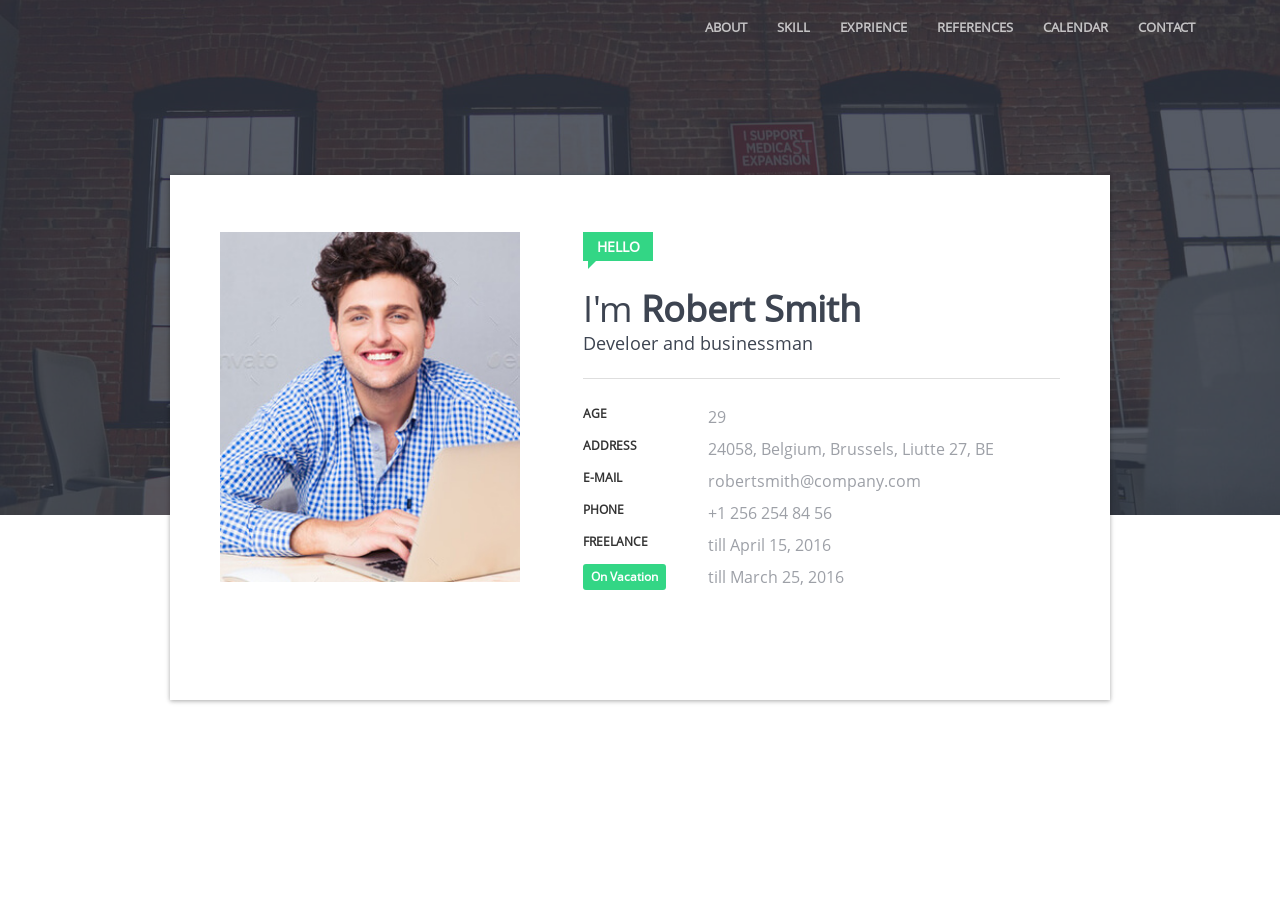
==== index.html @ 4583a1ec "commit header and card part1" ====
<!DOCTYPE html>
<html lang="en">
<head>
	<meta charset="UTF-8">
	<title>wangruwei</title>
	<link rel="stylesheet" href="css/main.css" />
	<script src="js/main.js"></script>
</head>
<body>
	<header>
		<div class="nav-wrap clearfix">
			<ul class="nav clearfix">
				<li><a href="javascript:;">ABOUT</a><span class="sub-bar"></span></li>
				<li><a href="javascript:;">SKILL</a><span class="sub-bar"></li>
				<li><a href="javascript:;">EXPRIENCE</a><span class="sub-bar"></li>
				<li><a href="javascript:;">REFERENCES</a><span class="sub-bar"></li>
				<li><a href="javascript:;">CALENDAR</a><span class="sub-bar"></li>
				<li><a href="javascript:;">CONTACT</a><span class="sub-bar"></li>
			</ul>
		</div>
	</header>
	<section class="content">
		<div class="card clearfix">
			<div class="face">
				<img src="img/head.jpg" />
			</div>
			<div class="info">
				<div class="hello">HELLO</div>
				<h1 class="name"><span>I'm</span> Robert Smith</h1>
				<h2 class="job">Develoer and businessman</h2>
				<dl class="profile clearfix">
					<dt>Age</dt>
					<dd>29</dd>
					<dt>Address</dt>
					<dd>24058, Belgium, Brussels, Liutte 27, BE</dd>
					<dt>E-mail</dt>
					<dd><a href="mailto:robertsmith@company.com">robertsmith@company.com</a></dd>
					<dt>Phone</dt>
					<dd><a href="tel:+12562548456">+1 256 254 84 56</a></dd>
					<dt>Freelance</dt>
					<dd>till April 15, 2016</dd>
					<dt class="profile-vacation"><span>On Vacation</span></dt>
					<dd><i class="icon icon-calendar"></i>till March 25, 2016</dd>
				</dl>
			</div>
		</div>
	</section>
</body>
</html>
---- css/main.css ----
@font-face {
  font-family: Open Sans;
  src: url(../font/cJZKeOuBrn4kERxqtaUH3VtXRa8TVwTICgirnJhmVJw.woff2);
}
* {
  margin: 0;
  padding: 0;
  list-style: none;
  font-family: "Open Sans", sans-serif;
}
a {
  text-decoration: none;
  color: #000;
}
.clearfix:after {
  content: '';
  display: block;
  clear: both;
}
header {
  width: 100%;
  height: 515px;
  background: url(../img/hd-bg.jpg) no-repeat center;
  background-size: cover;
  position: relative;
  left: 0;
  top: 0;
}
header:before {
  content: '';
  position: absolute;
  left: 0;
  top: 0;
  width: 100%;
  height: 100%;
  background-color: rgba(44, 51, 64, 0.8);
}
header .nav-wrap {
  max-width: 1550px;
  margin: 0 auto;
  position: relative;
  left: 0;
  top: 0;
  padding: 7px 55px 7px 0;
}
header .nav {
  float: right;
  height: 40px;
}
header .nav li {
  float: left;
  margin-right: 30px;
}
header .nav a {
  display: block;
  font-family: "Open Sans", sans-serif;
  line-height: 40px;
  font-weight: 700;
  color: rgba(255, 255, 255, 0.7);
  font-size: 13px;
}
header .nav .sub-bar {
  width: 0;
  height: 3px;
  display: block;
  background: #33d685;
  -webkit-transition: width 0.15s linear 0s;
  -o-transition: width 0.15s linear 0s;
  transition: width 0.15s linear 0s;
}
header .nav li:hover .sub-bar {
  width: 100%;
}
.content {
  background: #efefef;
  position: relative;
  left: 0;
  top: 0;
}
.content .card {
  width: 940px;
  height: 525px;
  box-shadow: 0 1px 6px rgba(0, 0, 0, 0.12), 0 1px 4px rgba(0, 0, 0, 0.24);
  background: #fff;
  position: absolute;
  left: 50%;
  top: -340px;
  margin-left: -470px;
}
.card .face {
  width: 300px;
  height: 350px;
  float: left;
  margin: 57px 63px 0 50px;
}
.card .face img {
  display: block;
  width: 100%;
  height: 100%;
}
.card .info {
  float: left;
  width: 477px;
  height: 300px;
  box-sizing: border-box;
  margin-top: 57px;
}
.card .info .hello {
  width: 70px;
  height: 29px;
  background: #33d685;
  font-size: 14px;
  font-weight: 700;
  font-family: "Open Sans", sans-serif;
  line-height: 29px;
  text-align: center;
  color: #fff;
  position: relative;
  left: 0;
  top: 0;
  margin-bottom: 28px;
}
.card .info .hello:before {
  content: '';
  display: block;
  width: 0;
  height: 0;
  border: 4px solid #33d685;
  border-right: 4px solid transparent;
  border-bottom: 4px solid transparent;
  position: absolute;
  left: 5px;
  top: 100%;
}
.card .info .name {
  font-size: 36px;
  margin-bottom: 5px;
  font-family: "Open Sans", sans-serif;
  color: #3d4451;
  font-weight: bold;
  line-height: 1.1;
}
.card .info .name span {
  font-weight: 300;
  color: #3d4451;
}
.card .info h2 {
  font-size: 18px;
  font-weight: 400;
  line-height: 1.1;
  color: #3d4451;
  padding-bottom: 25px;
  margin-bottom: 25px;
  border-bottom: 1px solid #dedede;
}
.card .profile dt {
  width: 120px;
  float: left;
  color: #333333;
  font-size: 12px;
  font-weight: 700;
  line-height: 20px;
  text-transform: uppercase;
  margin-bottom: 6px;
}
.card .profile dd {
  margin-left: 125px;
  font-size: 16px;
  font-weight: 400;
  line-height: 26px;
  color: #9da0a7;
  margin-bottom: 6px;
}
.card .profile dd a {
  color: #9da0a7;
}
.card .profile dd a:hover {
  text-decoration: underline;
}
.card .profile-vacation span {
  color: #fff;
  font-size: 12px;
  font-weight: 700;
  line-height: 100%;
  text-transform: none;
  padding: 7px 8px;
  display: inline-block;
  -webkit-border-radius: 3px;
  -moz-border-radius: 3px;
  -ms-border-radius: 3px;
  -o-border-radius: 3px;
  border-radius: 3px;
  background-color: #33d685;
}
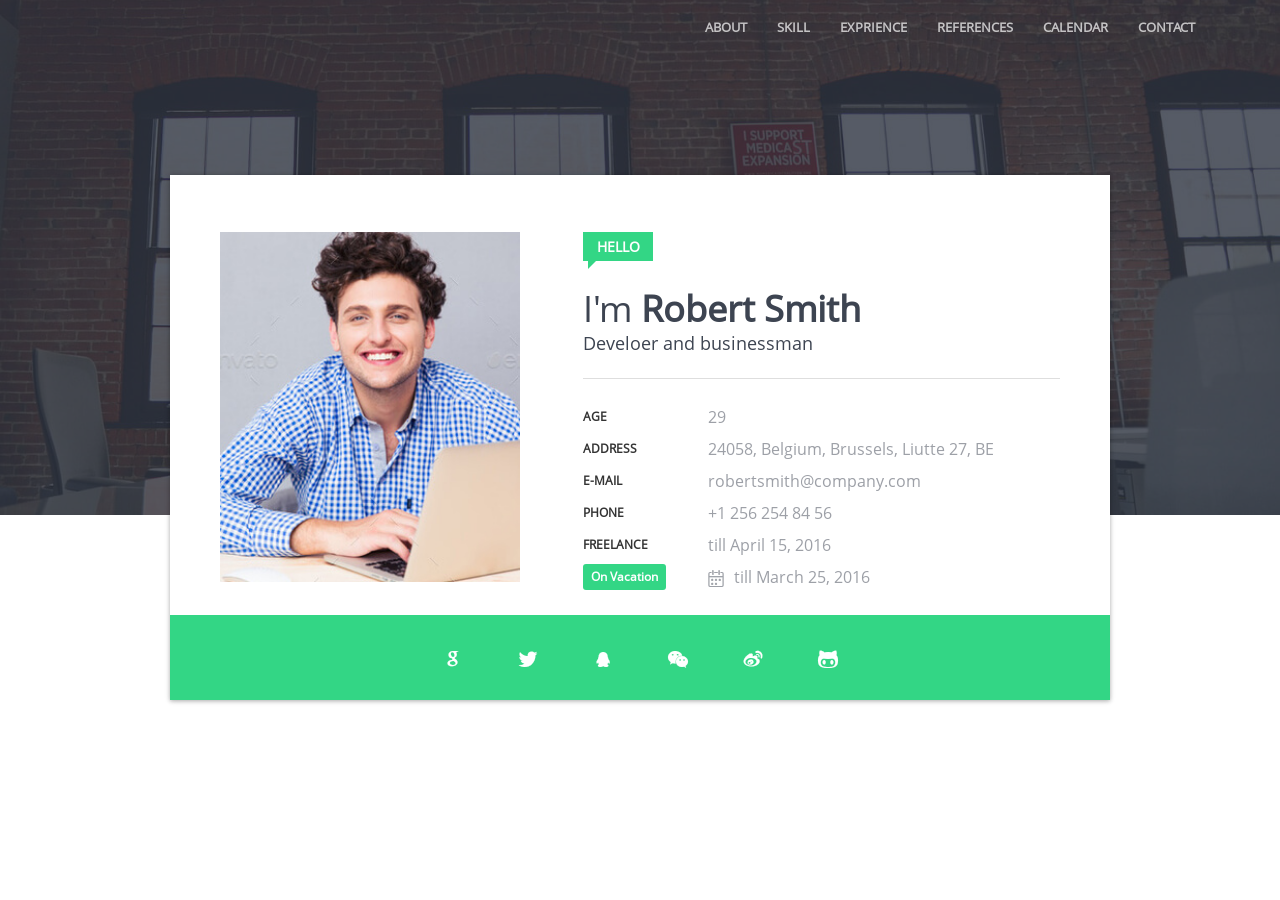
==== commit 4894548f: "card end" ====
--- a/index.html
+++ b/index.html
@@ -40,8 +40,18 @@
 					<dt>Freelance</dt>
 					<dd>till April 15, 2016</dd>
 					<dt class="profile-vacation"><span>On Vacation</span></dt>
-					<dd><i class="icon icon-calendar"></i>till March 25, 2016</dd>
+					<dd><i class="iconfont">&#xf0011;</i>till March 25, 2016</dd>
 				</dl>
+			</div>
+			<div class="social-bar">
+				<ul class="social clearfix">
+					<li><a href=""><i class="google iconfont">&#xe875;</i></a></li>
+					<li><a href=""><i class="twitter iconfont">&#xe887;</i></a></li>
+					<li><a href=""><i class="qq iconfont">&#xe648;</i></a></li>
+					<li><a href=""><i class="wechat iconfont">&#xe7f0;</i></a></li>
+					<li><a href=""><i class="weibo iconfont">&#xe66e;</i></a></li>
+					<li><a href=""><i class="github iconfont">&#xe66f;</i></a></li>
+				</ul>
 			</div>
 		</div>
 	</section>
--- a/css/main.css
+++ b/css/main.css
@@ -1,6 +1,22 @@
 @font-face {
   font-family: Open Sans;
   src: url(../font/cJZKeOuBrn4kERxqtaUH3VtXRa8TVwTICgirnJhmVJw.woff2);
+}
+@font-face {
+  font-family: 'iconfont';
+  src: url('iconfont.eot');
+  src: url('iconfont.eot?#iefix') format('embedded-opentype'), /* IE6-IE8 */ url('iconfont.woff') format('woff'), /* chrome、firefox */ url('iconfont.ttf') format('truetype'), /* chrome、firefox、opera、Safari, Android, iOS 4.2+*/ url('iconfont.svg#iconfont') format('svg');
+  
+  /* IE9*/
+  /* iOS 4.1- */
+}
+.iconfont {
+  font-family: "iconfont" !important;
+  font-size: 16px;
+  font-style: normal;
+  -webkit-font-smoothing: antialiased;
+  -webkit-text-stroke-width: 0.2px;
+  -moz-osx-font-smoothing: grayscale;
 }
 * {
   margin: 0;
@@ -159,7 +175,7 @@
   color: #333333;
   font-size: 12px;
   font-weight: 700;
-  line-height: 20px;
+  line-height: 26px;
   text-transform: uppercase;
   margin-bottom: 6px;
 }
@@ -170,6 +186,7 @@
   line-height: 26px;
   color: #9da0a7;
   margin-bottom: 6px;
+  vertical-align: baseline;
 }
 .card .profile dd a {
   color: #9da0a7;
@@ -192,3 +209,52 @@
   border-radius: 3px;
   background-color: #33d685;
 }
+.card .iconfont {
+  margin-right: 10px;
+  vertical-align: baseline;
+}
+.card .social-bar {
+  position: absolute;
+  left: 0;
+  bottom: 0;
+  background: #33d685;
+  width: 100%;
+  height: 85px;
+}
+.card .social-bar .social {
+  width: 450px;
+  height: 55px;
+  position: absolute;
+  left: 50%;
+  top: 50%;
+  margin-left: -225px;
+  margin-top: -27.5px;
+}
+.card .social-bar li {
+  float: left;
+  width: 45px;
+  height: 45px;
+  margin: 5px 15px;
+  text-align: center;
+}
+.card .social-bar li a {
+  display: block;
+  width: 100%;
+  height: 100%;
+  border-radius: 50%;
+  text-indent: 10px;
+  -webkit-transition: 250ms all ease;
+  -moz-transition: 250ms all ease;
+  -ms-transition: 250ms all ease;
+  -o-transition: 250ms all ease;
+  transition: 250ms all ease;
+}
+.card .social-bar li a:hover {
+  background: rgba(0, 0, 0, 0.1);
+}
+.card .social-bar li i {
+  font-size: 20px;
+  line-height: 45px;
+  color: #fff;
+  text-align: center;
+}
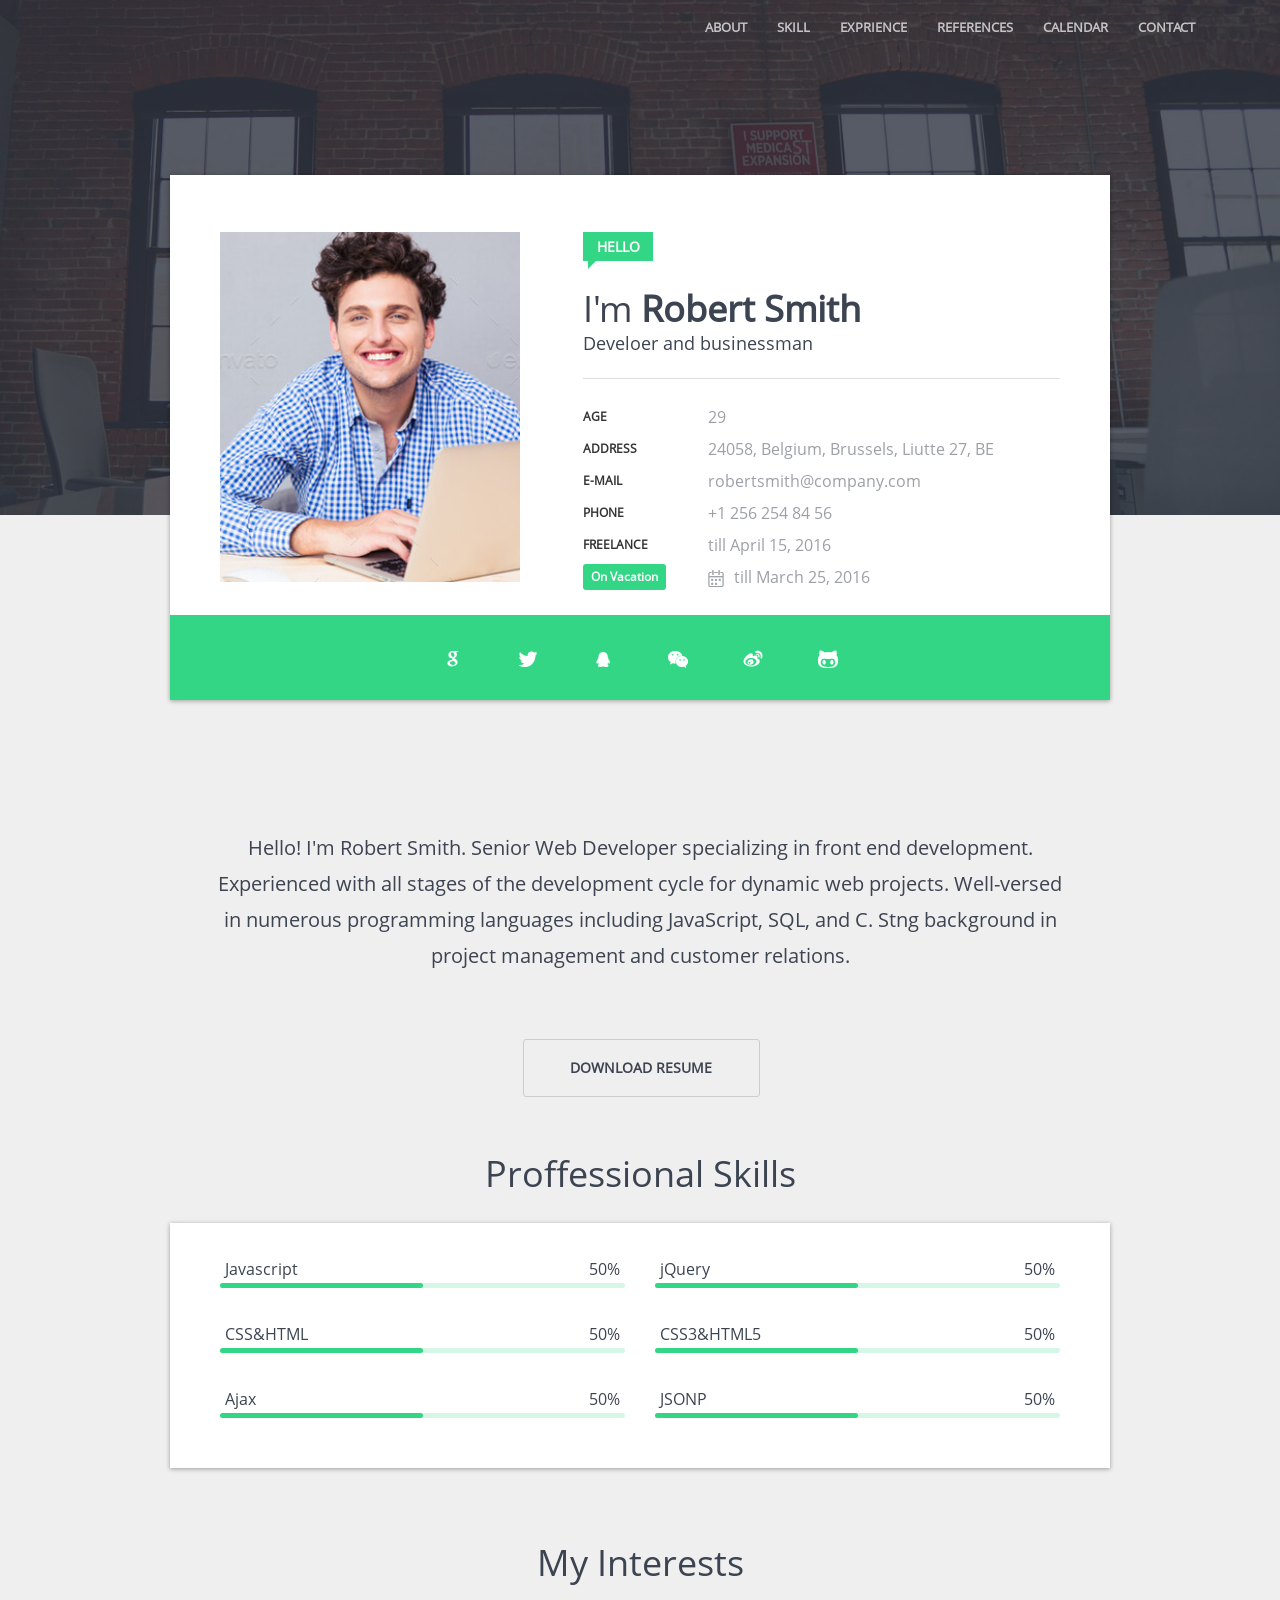
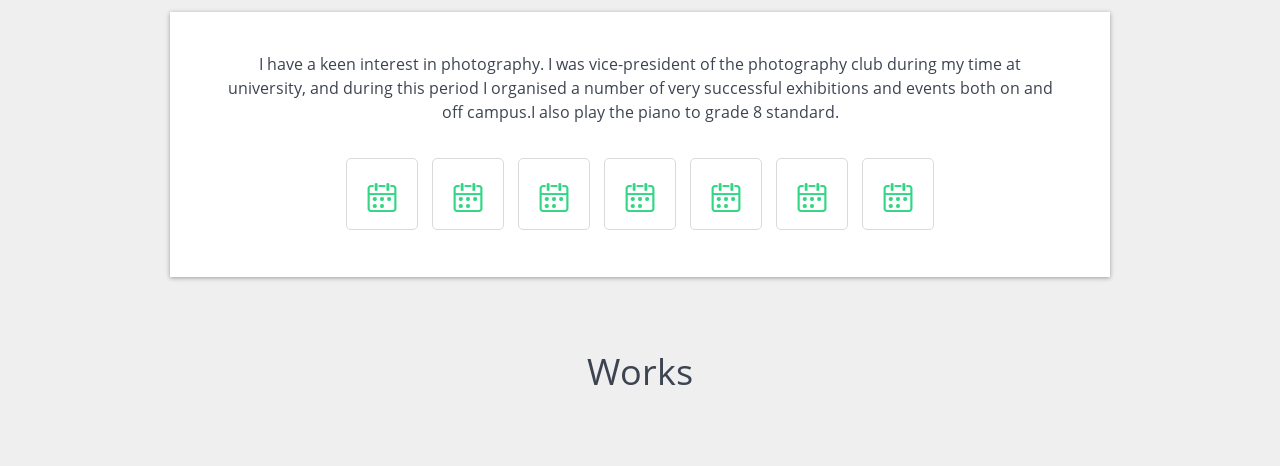
==== commit 2f9e83a9: "my interess end" ====
--- a/index.html
+++ b/index.html
@@ -54,6 +54,80 @@
 				</ul>
 			</div>
 		</div>
+		<div class="profile-text">
+			<p>Hello! I'm Robert Smith. Senior Web Developer specializing in front end development. Experienced with all stages of the development cycle for dynamic web projects. 
+							Well-versed in numerous programming languages including JavaScript, SQL, and C. Stng background in project management and customer relations.</p>
+		</div>
+		<div class="profile-btn">
+			<a href="javascript:;">Download Resume</a>
+		</div>
+	</section>
+	<section class="skills">
+		<h2>Proffessional Skills</h2>
+		<div class="skills-box">
+			<ul class="clearfix">
+				<li>
+					<em class="skill-name">Javascript</em>
+					<span class="percent">50%</span>
+					<span class="bar-wrap">
+						<i class="skill-bar"></i>
+					</span>
+				</li>
+				<li>
+					<em class="skill-name">jQuery</em>
+					<span class="percent">50%</span>
+					<span class="bar-wrap">
+						<i class="skill-bar"></i>
+					</span>
+				</li>
+				<li>
+					<em class="skill-name">CSS&HTML</em>
+					<span class="percent">50%</span>
+					<span class="bar-wrap">
+						<i class="skill-bar"></i>
+					</span>
+				</li>
+				<li>
+					<em class="skill-name">CSS3&HTML5</em>
+					<span class="percent">50%</span>
+					<span class="bar-wrap">
+						<i class="skill-bar"></i>
+					</span>
+				</li>
+				<li>
+					<em class="skill-name">Ajax</em>
+					<span class="percent">50%</span>
+					<span class="bar-wrap">
+						<i class="skill-bar"></i>
+					</span>
+				</li>
+				<li>
+					<em class="skill-name">JSONP</em>
+					<span class="percent">50%</span>
+					<span class="bar-wrap">
+						<i class="skill-bar"></i>
+					</span>
+				</li>
+			</ul>
+		</div>
+	</section>
+	<section class="library">
+		<h2>My Interests</h2>
+		<div class="lib-box">
+			<p>I have a keen interest in photography. I was vice-president of the photography club during my time at university, and during this period I organised a number of very successful exhibitions and events both on and off campus.I also play the piano to grade 8 standard.</p>
+			<ul class="lib-icons clearfix">
+				<li class="iconfont">&#xf0011;<span>lib-name</span></li>
+				<li class="iconfont">&#xf0011;<span>lib-name</span></li>
+				<li class="iconfont">&#xf0011;<span>lib-name</span></li>
+				<li class="iconfont">&#xf0011;<span>lib-name</span></li>
+				<li class="iconfont">&#xf0011;<span>lib-name</span></li>
+				<li class="iconfont">&#xf0011;<span>lib-name</span></li>
+				<li class="iconfont">&#xf0011;<span>lib-name</span></li>
+			</ul>
+		</div>
+	</section>
+	<section class="works">
+		<h2>Works</h2>
 	</section>
 </body>
 </html>
--- a/css/main.css
+++ b/css/main.css
@@ -24,6 +24,9 @@
   list-style: none;
   font-family: "Open Sans", sans-serif;
 }
+body {
+  background: #efefef;
+}
 a {
   text-decoration: none;
   color: #000;
@@ -92,6 +95,9 @@
   position: relative;
   left: 0;
   top: 0;
+  padding-top: 255px;
+  width: 940px;
+  margin: 0 auto;
 }
 .content .card {
   width: 940px;
@@ -258,3 +264,197 @@
   color: #fff;
   text-align: center;
 }
+.profile-text {
+  color: #3d4451;
+  font-size: 20px;
+  font-weight: 300;
+  line-height: 1.8;
+  text-align: center;
+  margin-top: 60px;
+  padding-left: 5%;
+  padding-right: 5%;
+}
+.profile-text .profile-text p {
+  margin: 0 0 25px 0;
+  word-wrap: normal;
+}
+.profile-btn {
+  margin: 65px auto 0;
+  text-align: center;
+  width: 235px;
+  height: 56px;
+  margin-bottom: 54px;
+}
+.profile-btn a {
+  display: block;
+  width: 235px;
+  height: 56px;
+  font-size: 14px;
+  font-weight: 700;
+  line-height: 56px;
+  text-transform: uppercase;
+  border: 1px solid #cbcdcf;
+  background: transparent;
+  box-shadow: none;
+  border-radius: 3px;
+  transition: all 0.3s ease-out;
+  color: #3d4451;
+}
+.profile-btn a:hover {
+  opacity: 0.95;
+  box-shadow: 0 5px 11px 0 rgba(0, 0, 0, 0.18), 0 4px 15px 0 rgba(0, 0, 0, 0.15);
+}
+.skills {
+  width: 940px;
+  margin: 0 auto;
+  text-align: center;
+  margin-bottom: 70px;
+}
+.skills h2 {
+  color: #3d4451;
+  margin-bottom: 25px;
+  font-weight: normal;
+  font-size: 36px;
+}
+.skills .skills-box {
+  padding-left: 50px;
+  box-sizing: border-box;
+  width: 100%;
+  height: 245px;
+  background: #fff;
+  box-shadow: 0 1px 6px rgba(0, 0, 0, 0.12), 0 1px 4px rgba(0, 0, 0, 0.24);
+}
+.skills .skills-box li {
+  float: left;
+  width: 405px;
+  height: 65px;
+  box-sizing: border-box;
+  margin-right: 30px;
+  position: relative;
+  left: 0;
+  top: 0;
+}
+.skills .skills-box li .skill-name {
+  font-style: normal;
+  color: #3d4451;
+  position: absolute;
+  left: 5px;
+  top: 35px;
+}
+.skills .skills-box li .percent {
+  color: #3d4451;
+  position: absolute;
+  right: 5px;
+  top: 35px;
+}
+.skills .skills-box li .bar-wrap {
+  width: 405px;
+  height: 5px;
+  background: #d6f7e7;
+  position: absolute;
+  left: 0;
+  bottom: 0;
+  border-radius: 5px;
+}
+.skills .skills-box li .bar-wrap .skill-bar {
+  width: 50%;
+  height: 100%;
+  background: #33d685;
+  position: absolute;
+  left: 0;
+  top: 0;
+  border-radius: 5px;
+  -webkit-transition: width 400ms ease-out 100ms;
+  -moz-transition: width 400ms ease-out 100ms;
+  -ms-transition: width 400ms ease-out 100ms;
+  -o-transition: width 400ms ease-out 100ms;
+  transition: width 400ms ease-out 100ms;
+}
+.library {
+  width: 940px;
+  margin: 0 auto;
+  text-align: center;
+}
+.library h2 {
+  color: #3d4451;
+  margin-bottom: 25px;
+  font-weight: normal;
+  font-size: 36px;
+}
+.lib-box {
+  position: relative;
+  left: 0;
+  top: 0;
+  width: 940px;
+  height: 265px;
+  background: #fff;
+  box-shadow: 0 1px 6px rgba(0, 0, 0, 0.12), 0 1px 4px rgba(0, 0, 0, 0.24);
+  padding: 40px 50px;
+  box-sizing: border-box;
+}
+.lib-box p {
+  margin: 0 0 25px 0;
+  color: #3d4451;
+  line-height: 24px;
+}
+.lib-icons {
+  position: absolute;
+  left: 50%;
+  bottom: 47px;
+  margin-left: -301px;
+  width: 602px;
+  height: 72px;
+}
+.lib-icons li {
+  float: left;
+  width: 72px;
+  height: 72px;
+  border: 1px solid #d7dbde;
+  border-radius: 5px;
+  margin: 0 7px;
+  line-height: 72px;
+  text-align: center;
+  font-size: 30px;
+  color: #33d685;
+  cursor: pointer;
+  box-sizing: border-box;
+  position: relative;
+  left: 0;
+  top: 0;
+}
+.lib-icons li:hover span {
+  margin-top: 10px;
+  opacity: 1;
+}
+.lib-icons li span {
+  -webkit-transition: all 0.35s ease-out;
+  -moz-transition: all 0.35s ease-out;
+  -ms-transition: all 0.35s ease-out;
+  -o-transition: all 0.35s ease-out;
+  transition: all 0.35s ease-out;
+  opacity: 0;
+  color: #fff;
+  font-size: 11px;
+  font-weight: 400;
+  line-height: 1;
+  background-color: #717171;
+  padding: 5px 8px;
+  white-space: nowrap;
+  position: absolute;
+  top: 100%;
+  left: 50%;
+  margin-left: -33px;
+  margin-top: 0;
+  border-radius: 3px;
+}
+.works {
+  width: 940px;
+  margin: 70px auto;
+  text-align: center;
+}
+.works h2 {
+  color: #3d4451;
+  margin-bottom: 25px;
+  font-weight: normal;
+  font-size: 36px;
+}
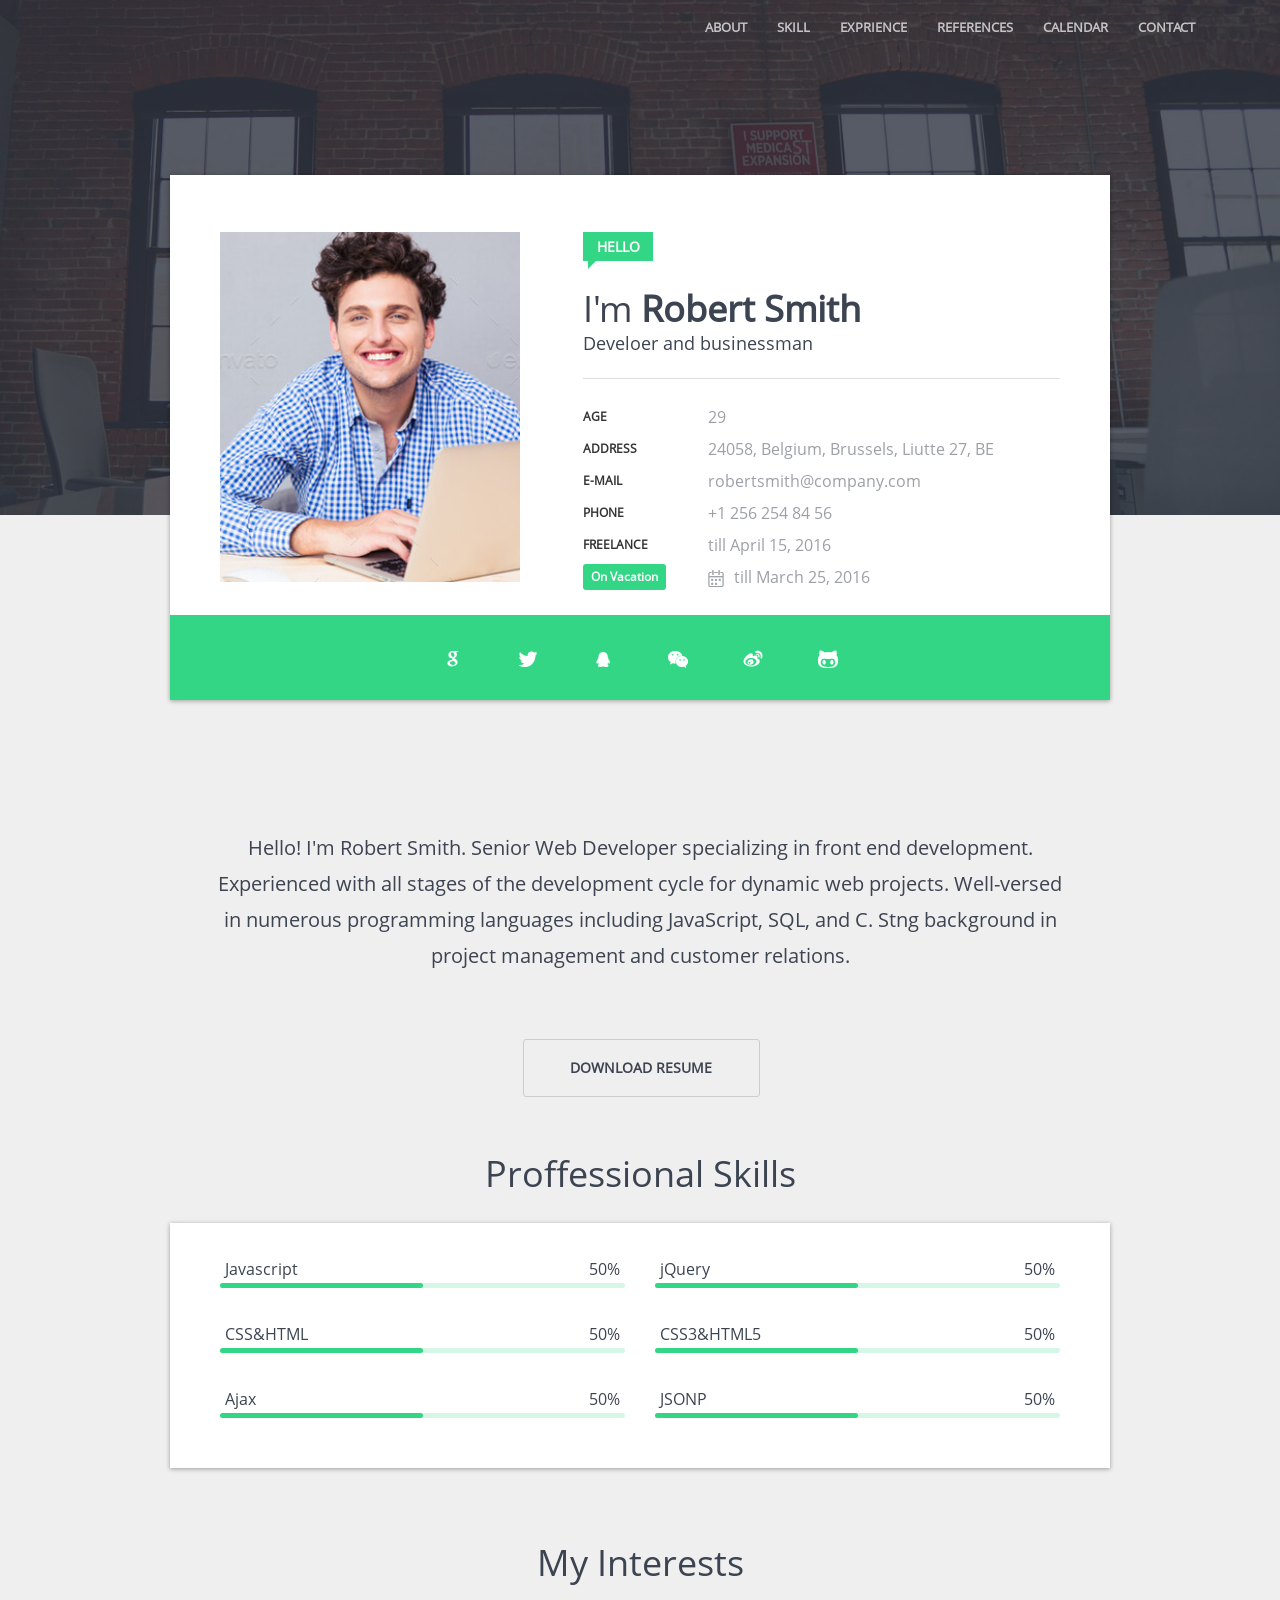
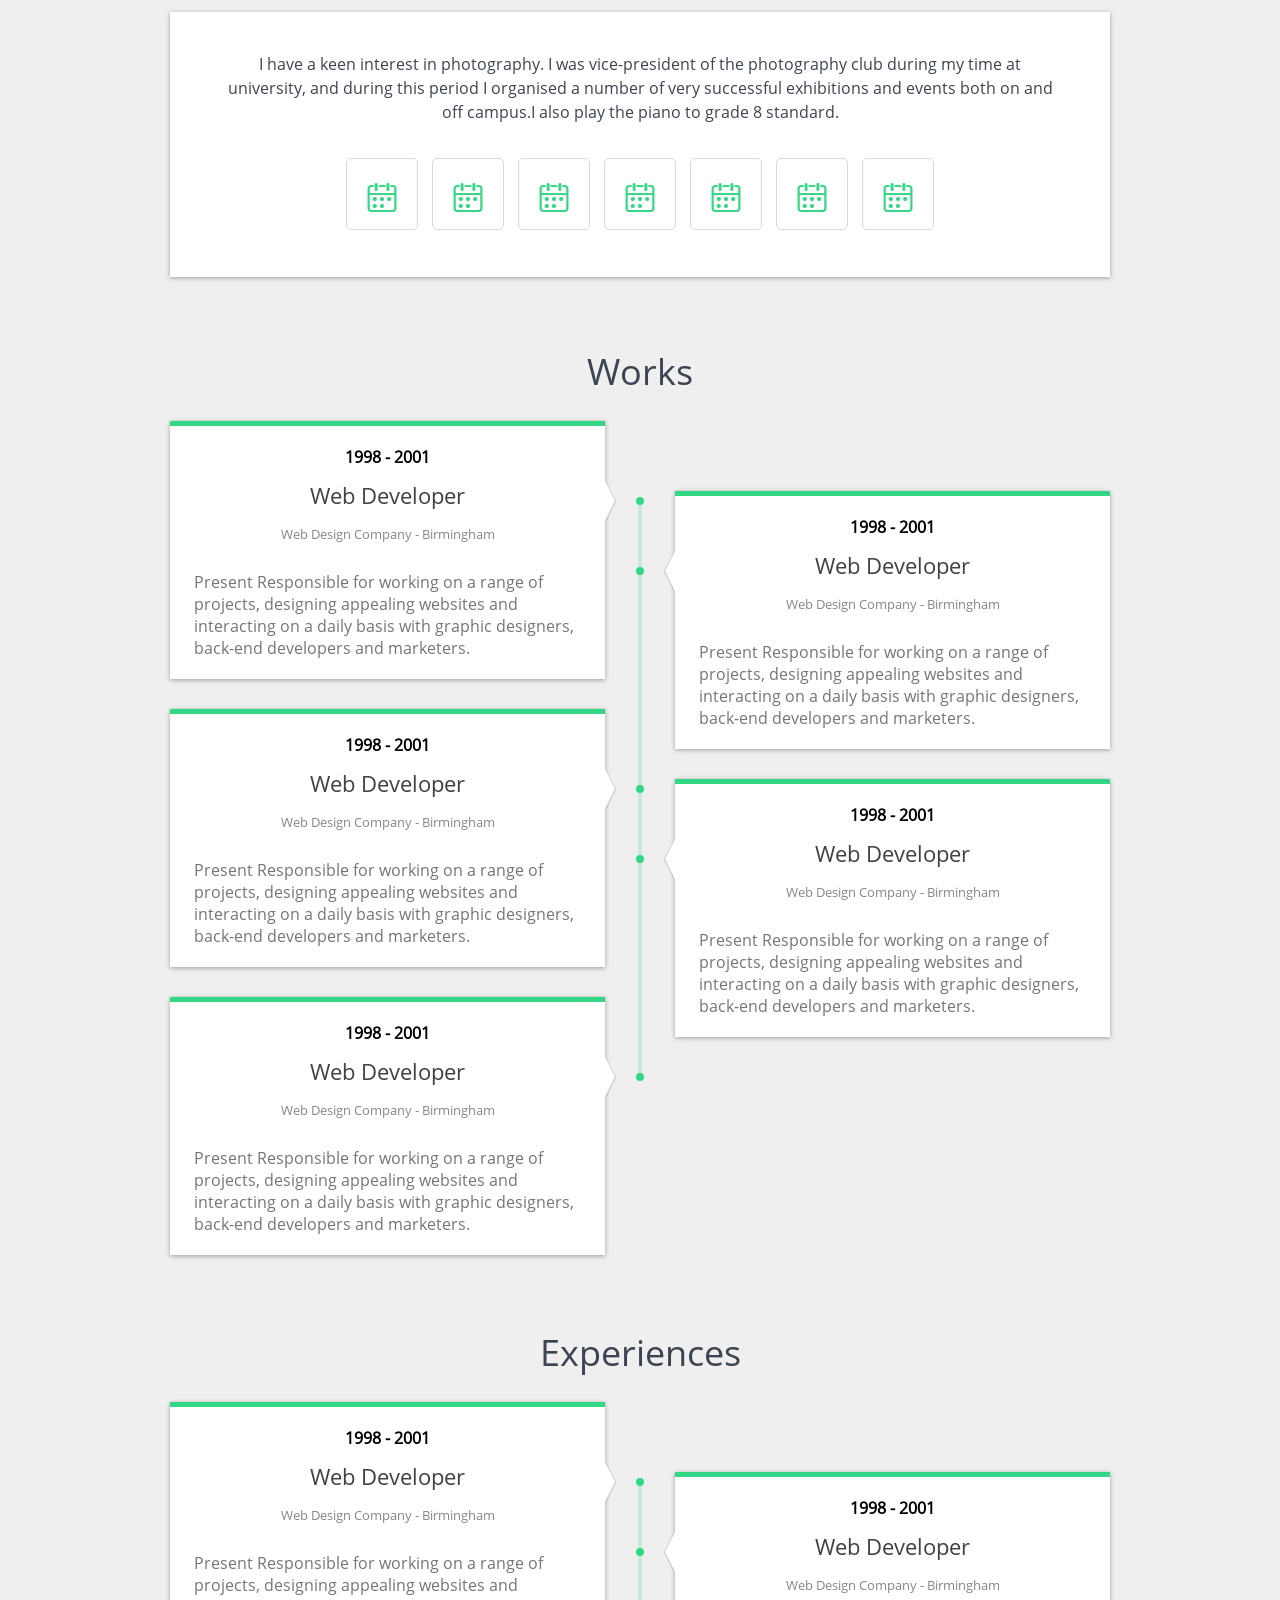
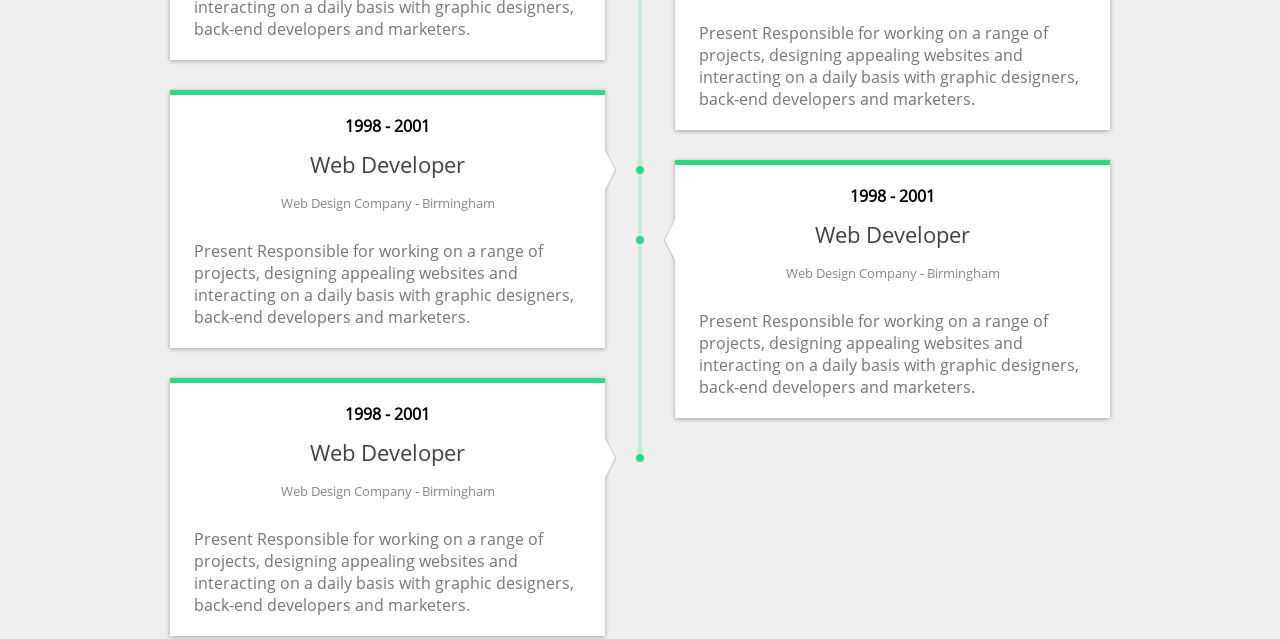
==== commit 516a1672: "commit works and experiences" ====
--- a/index.html
+++ b/index.html
@@ -126,8 +126,122 @@
 			</ul>
 		</div>
 	</section>
+	<!-- 这里写 -->
 	<section class="works">
 		<h2>Works</h2>
+		<div class="timeline">
+			<!-- 中间线 -->
+			<div class="timeline-bar"></div>
+			<!--气泡-->
+			<div class="timeline-box left" style="left:0;top:0;">
+				<span class="dot"></span>
+				<div class="timeline-box-inner">
+					<span class="arrow"><i></i></span>
+					<div class="date">1998 - 2001</div>
+					<h3>Web Developer</h3>
+					<h4>Web Design Company - Birmingham</h4>
+					<p>Present Responsible for working on a range of projects, designing appealing websites and interacting on a daily basis with graphic designers, back-end developers and marketers.</p>
+				</div>
+			</div>
+			<div class="timeline-box right" style="right:0;top:70px;">
+				<span class="dot"></span>
+				<div class="timeline-box-inner">
+					<span class="arrow"><i></i></span>
+					<div class="date">1998 - 2001</div>
+					<h3>Web Developer</h3>
+					<h4>Web Design Company - Birmingham</h4>
+					<p>Present Responsible for working on a range of projects, designing appealing websites and interacting on a daily basis with graphic designers, back-end developers and marketers.</p>
+				</div>
+			</div>
+			<div class="timeline-box left" style="left:0;top:288px;">
+				<span class="dot"></span>
+				<div class="timeline-box-inner">
+					<span class="arrow"><i></i></span>
+					<div class="date">1998 - 2001</div>
+					<h3>Web Developer</h3>
+					<h4>Web Design Company - Birmingham</h4>
+					<p>Present Responsible for working on a range of projects, designing appealing websites and interacting on a daily basis with graphic designers, back-end developers and marketers.</p>
+				</div>
+			</div>
+			<div class="timeline-box right" style="right:0;top:358px;">
+				<span class="dot"></span>
+				<div class="timeline-box-inner">
+					<span class="arrow"><i></i></span>
+					<div class="date">1998 - 2001</div>
+					<h3>Web Developer</h3>
+					<h4>Web Design Company - Birmingham</h4>
+					<p>Present Responsible for working on a range of projects, designing appealing websites and interacting on a daily basis with graphic designers, back-end developers and marketers.</p>
+				</div>
+			</div>
+			<div class="timeline-box left" style="left:0;top:576px;">
+				<span class="dot"></span>
+				<div class="timeline-box-inner">
+					<span class="arrow"><i></i></span>
+					<div class="date">1998 - 2001</div>
+					<h3>Web Developer</h3>
+					<h4>Web Design Company - Birmingham</h4>
+					<p>Present Responsible for working on a range of projects, designing appealing websites and interacting on a daily basis with graphic designers, back-end developers and marketers.</p>
+				</div>
+			</div>
+		</div>
+	</section>
+	<section class="works chief">
+		<h2>Experiences</h2>
+		<div class="timeline">
+			<!-- 中间线 -->
+			<div class="timeline-bar"></div>
+			<!--气泡-->
+			<div class="timeline-box left" style="left:0;top:0;">
+				<span class="dot"></span>
+				<div class="timeline-box-inner">
+					<span class="arrow"><i></i></span>
+					<div class="date">1998 - 2001</div>
+					<h3>Web Developer</h3>
+					<h4>Web Design Company - Birmingham</h4>
+					<p>Present Responsible for working on a range of projects, designing appealing websites and interacting on a daily basis with graphic designers, back-end developers and marketers.</p>
+				</div>
+			</div>
+			<div class="timeline-box right" style="right:0;top:70px;">
+				<span class="dot"></span>
+				<div class="timeline-box-inner">
+					<span class="arrow"><i></i></span>
+					<div class="date">1998 - 2001</div>
+					<h3>Web Developer</h3>
+					<h4>Web Design Company - Birmingham</h4>
+					<p>Present Responsible for working on a range of projects, designing appealing websites and interacting on a daily basis with graphic designers, back-end developers and marketers.</p>
+				</div>
+			</div>
+			<div class="timeline-box left" style="left:0;top:288px;">
+				<span class="dot"></span>
+				<div class="timeline-box-inner">
+					<span class="arrow"><i></i></span>
+					<div class="date">1998 - 2001</div>
+					<h3>Web Developer</h3>
+					<h4>Web Design Company - Birmingham</h4>
+					<p>Present Responsible for working on a range of projects, designing appealing websites and interacting on a daily basis with graphic designers, back-end developers and marketers.</p>
+				</div>
+			</div>
+			<div class="timeline-box right" style="right:0;top:358px;">
+				<span class="dot"></span>
+				<div class="timeline-box-inner">
+					<span class="arrow"><i></i></span>
+					<div class="date">1998 - 2001</div>
+					<h3>Web Developer</h3>
+					<h4>Web Design Company - Birmingham</h4>
+					<p>Present Responsible for working on a range of projects, designing appealing websites and interacting on a daily basis with graphic designers, back-end developers and marketers.</p>
+				</div>
+			</div>
+			<div class="timeline-box left" style="left:0;top:576px;">
+				<span class="dot"></span>
+				<div class="timeline-box-inner">
+					<span class="arrow"><i></i></span>
+					<div class="date">1998 - 2001</div>
+					<h3>Web Developer</h3>
+					<h4>Web Design Company - Birmingham</h4>
+					<p>Present Responsible for working on a range of projects, designing appealing websites and interacting on a daily basis with graphic designers, back-end developers and marketers.</p>
+				</div>
+			</div>
+		</div>
 	</section>
 </body>
 </html>
--- a/css/main.css
+++ b/css/main.css
@@ -449,7 +449,7 @@
 }
 .works {
   width: 940px;
-  margin: 70px auto;
+  margin: 70px auto 0;
   text-align: center;
 }
 .works h2 {
@@ -458,3 +458,101 @@
   font-weight: normal;
   font-size: 36px;
 }
+.timeline {
+  width: 940px;
+  height: 837px;
+  box-sizing: border-box;
+  margin: 0 auto;
+  position: relative;
+  left: 0;
+  top: 0;
+}
+.timeline .timeline-bar {
+  position: absolute;
+  left: 50%;
+  top: 80px;
+  margin-left: -2px;
+  width: 4px;
+  height: 575px;
+  background: #33d685;
+  opacity: 0.2;
+}
+.timeline-box {
+  width: 435px;
+  position: absolute;
+  border-top: 5px solid #33d685;
+  box-shadow: 0 1px 6px rgba(0, 0, 0, 0.12), 0 1px 4px rgba(0, 0, 0, 0.24);
+  box-sizing: border-box;
+  padding: 20px 2.5%;
+  background: #fff;
+}
+.timeline-box .date {
+  font-size: 16px;
+  font-weight: 700;
+  text-align: center;
+  margin-bottom: 15px;
+}
+.timeline-box p {
+  text-align: left;
+  color: #757575;
+}
+.timeline-box h3 {
+  font-size: 22px;
+  color: #414141;
+  font-weight: 400;
+  margin-bottom: 20px;
+  line-height: 1.1;
+}
+.timeline-box h4 {
+  margin-bottom: 30px;
+  color: #878787;
+  font-size: 13px;
+  font-weight: 400;
+  line-height: 1.1;
+}
+.timeline-box.left .arrow {
+  width: 12px;
+  height: 41px;
+  position: absolute;
+  top: 55px;
+  right: -12px;
+  background: url(../img/arrows.png) no-repeat -18px 0;
+}
+.timeline-box.left .arrow i {
+  border-top: 20px solid transparent;
+  border-bottom: 20px solid transparent;
+  border-left: 10px solid #fff;
+  display: block;
+}
+.timeline-box.left .dot {
+  position: absolute;
+  top: 71px;
+  right: -39px;
+  width: 8px;
+  height: 8px;
+  border-radius: 50%;
+  background: #33d685;
+}
+.timeline-box.right .arrow {
+  width: 12px;
+  height: 41px;
+  position: absolute;
+  top: 55px;
+  left: -12px;
+  background: url(../img/arrows.png) no-repeat 0 0;
+}
+.timeline-box.right .arrow i {
+  border-top: 20px solid transparent;
+  border-bottom: 20px solid transparent;
+  border-right: 10px solid #fff;
+  display: block;
+}
+.timeline-box.right .dot {
+  position: absolute;
+  top: 71px;
+  left: -39px;
+  width: 8px;
+  height: 8px;
+  border-radius: 50%;
+  background: #33d685;
+}
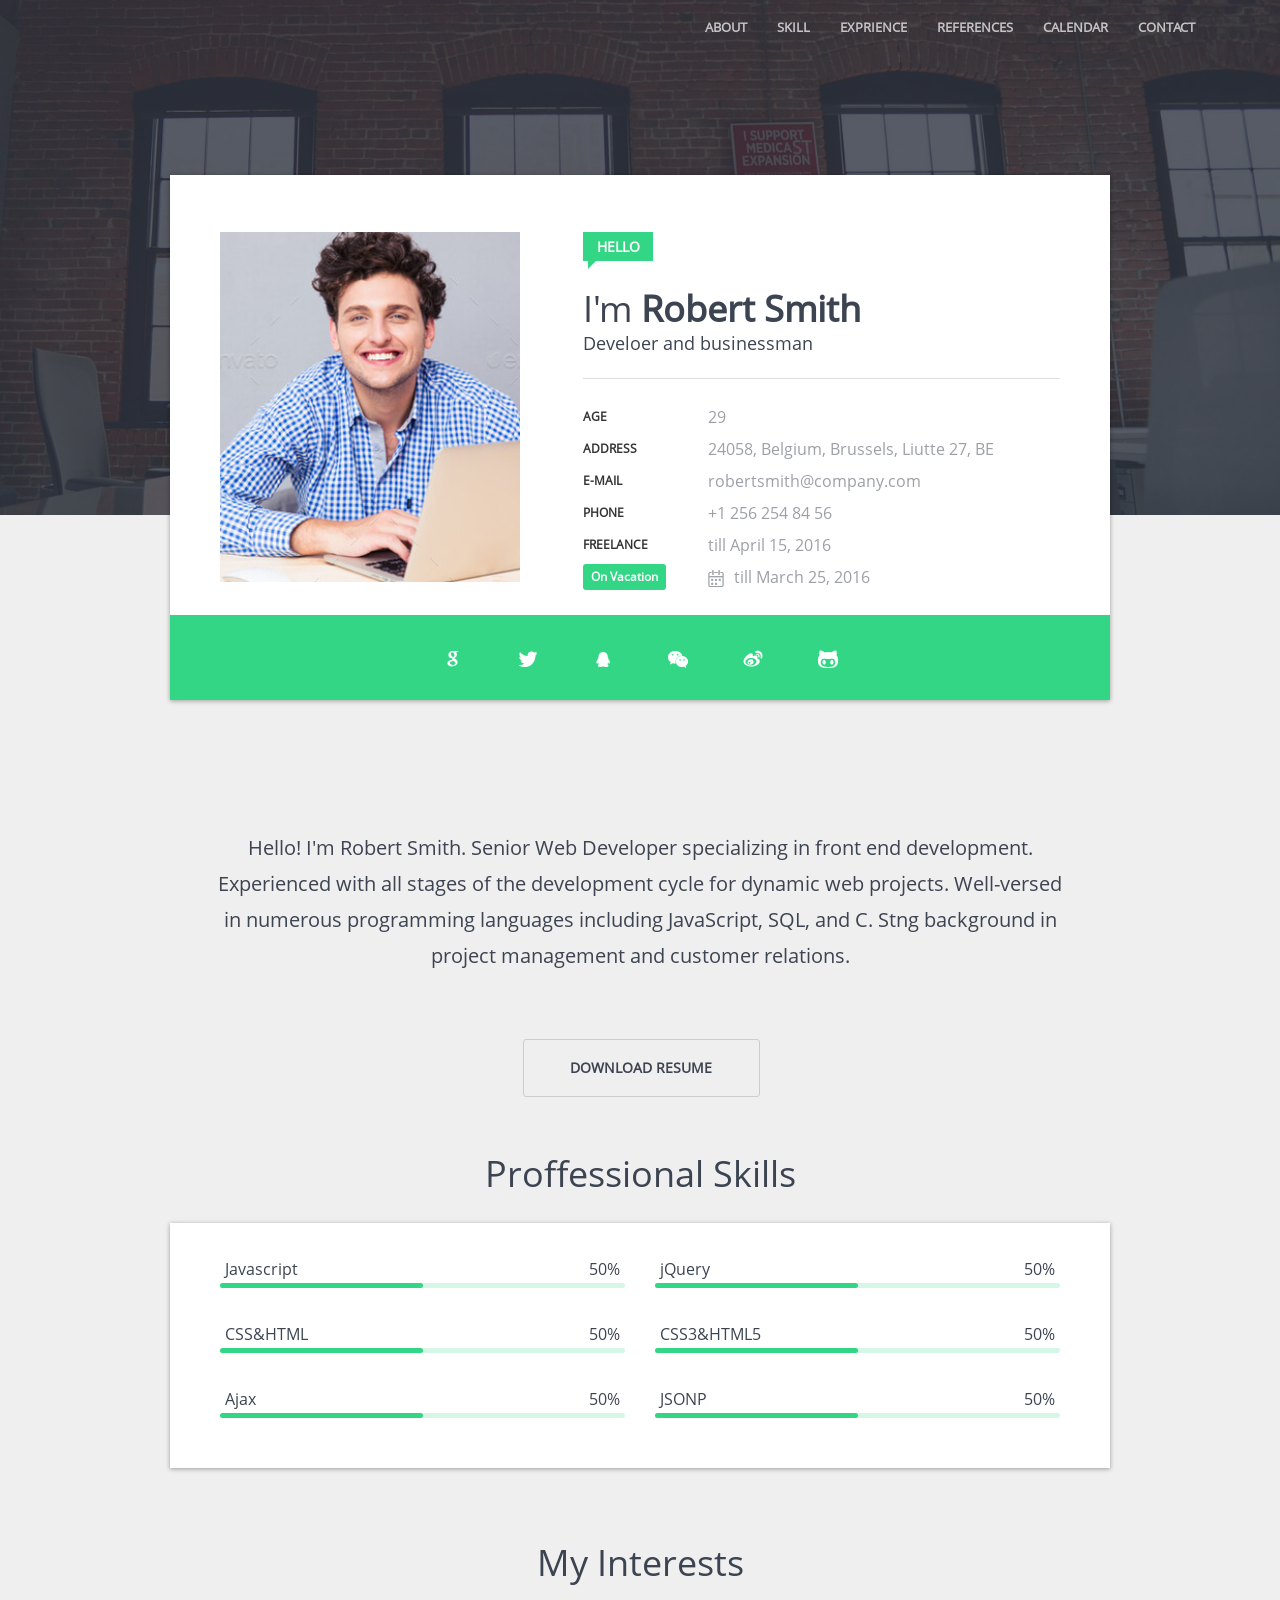
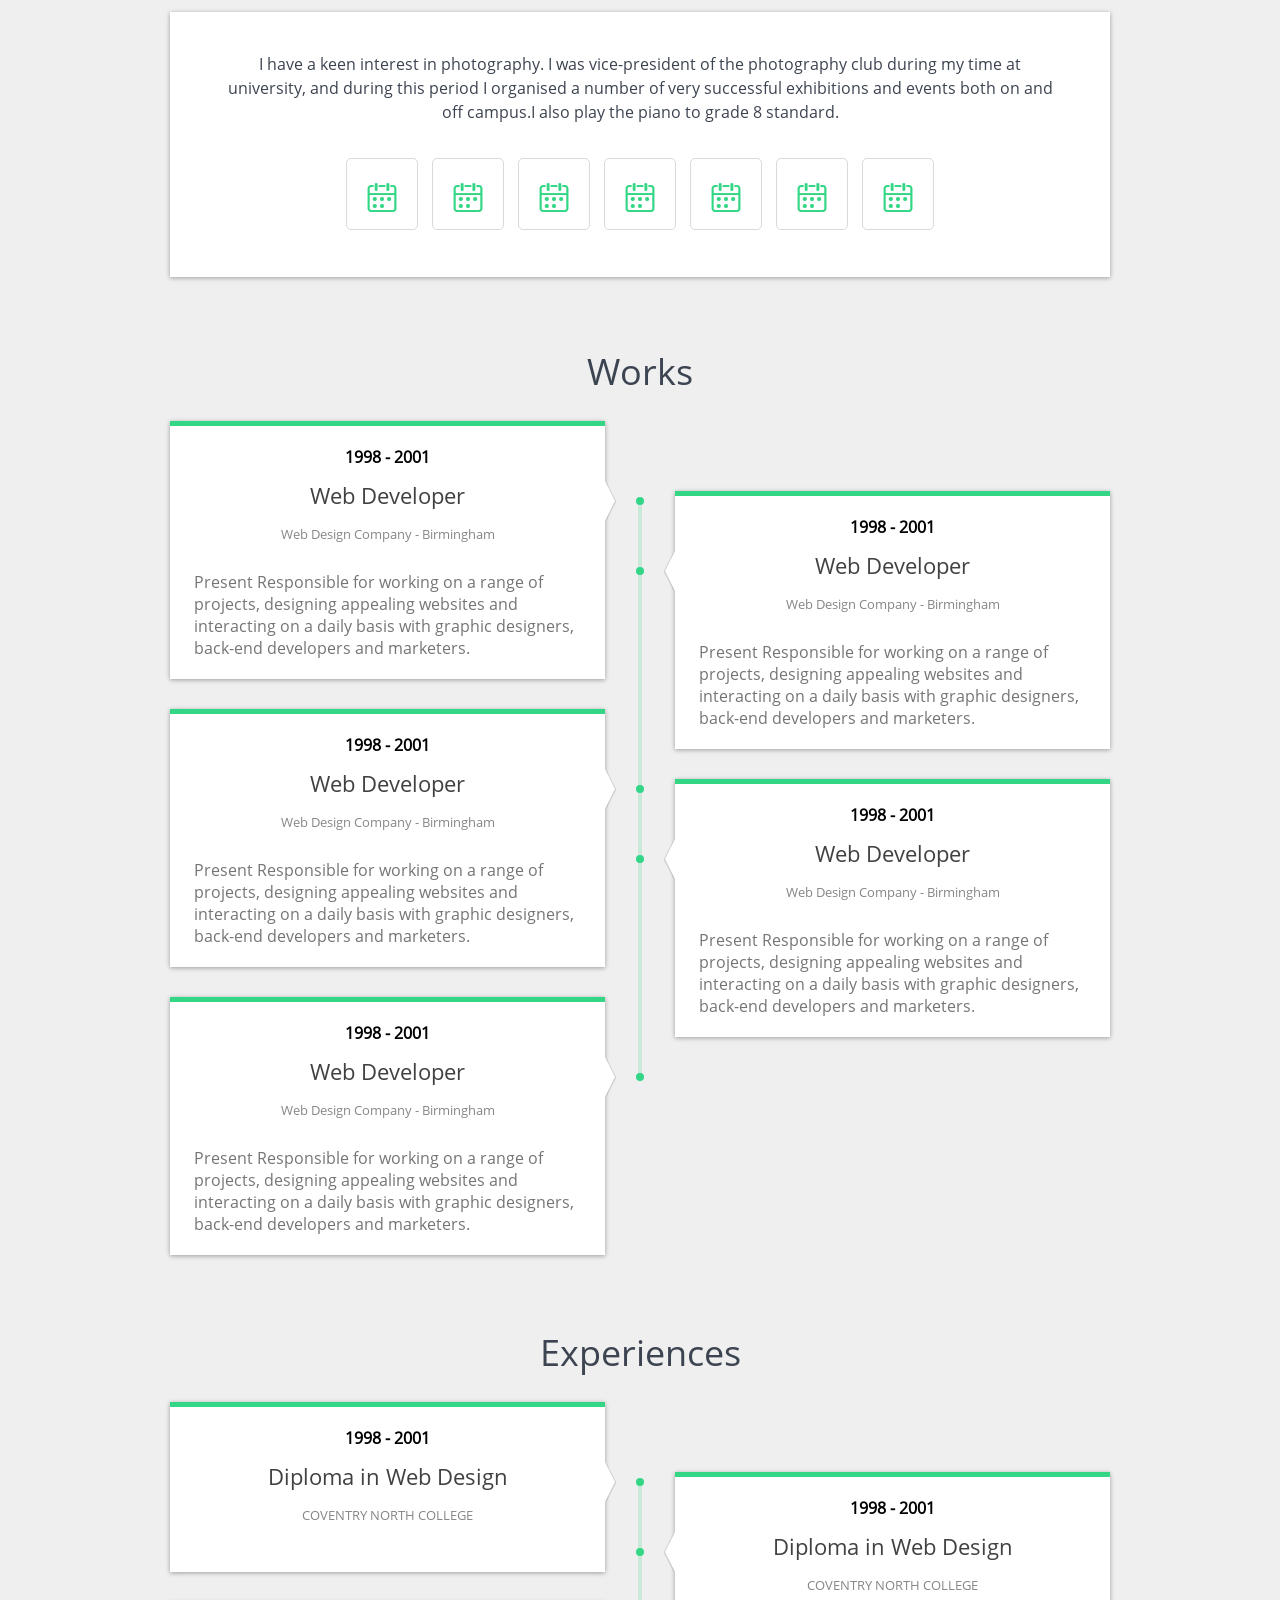
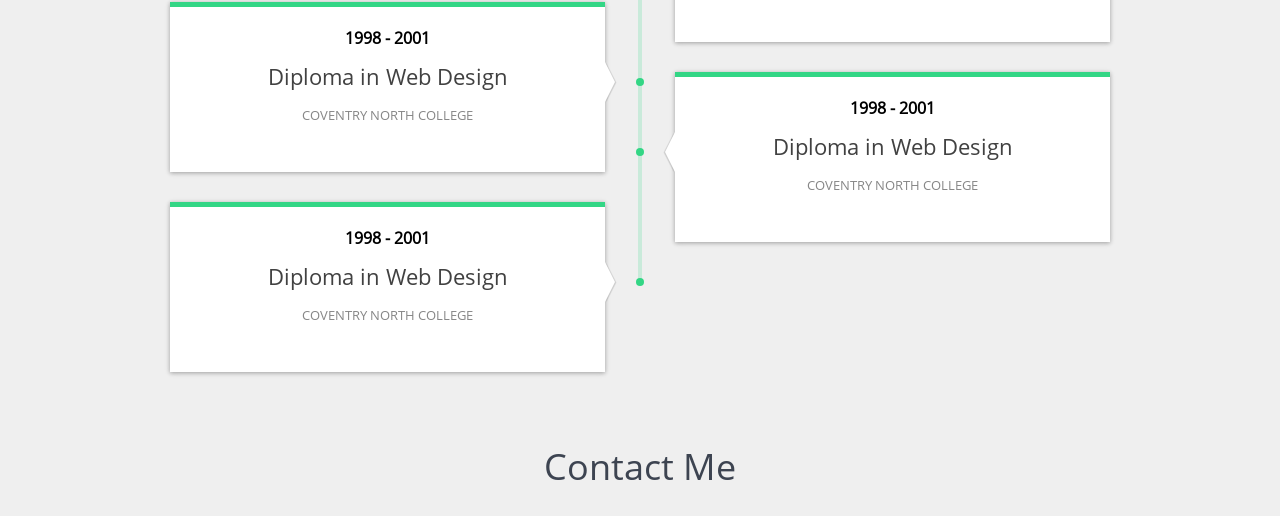
==== commit 9b1eb05f: "commit head of contact" ====
--- a/index.html
+++ b/index.html
@@ -196,9 +196,8 @@
 				<div class="timeline-box-inner">
 					<span class="arrow"><i></i></span>
 					<div class="date">1998 - 2001</div>
-					<h3>Web Developer</h3>
-					<h4>Web Design Company - Birmingham</h4>
-					<p>Present Responsible for working on a range of projects, designing appealing websites and interacting on a daily basis with graphic designers, back-end developers and marketers.</p>
+					<h3>Diploma in Web Design</h3>
+					<h4>COVENTRY NORTH COLLEGE</h4>
 				</div>
 			</div>
 			<div class="timeline-box right" style="right:0;top:70px;">
@@ -206,42 +205,41 @@
 				<div class="timeline-box-inner">
 					<span class="arrow"><i></i></span>
 					<div class="date">1998 - 2001</div>
-					<h3>Web Developer</h3>
-					<h4>Web Design Company - Birmingham</h4>
-					<p>Present Responsible for working on a range of projects, designing appealing websites and interacting on a daily basis with graphic designers, back-end developers and marketers.</p>
-				</div>
-			</div>
-			<div class="timeline-box left" style="left:0;top:288px;">
-				<span class="dot"></span>
-				<div class="timeline-box-inner">
-					<span class="arrow"><i></i></span>
-					<div class="date">1998 - 2001</div>
-					<h3>Web Developer</h3>
-					<h4>Web Design Company - Birmingham</h4>
-					<p>Present Responsible for working on a range of projects, designing appealing websites and interacting on a daily basis with graphic designers, back-end developers and marketers.</p>
-				</div>
-			</div>
-			<div class="timeline-box right" style="right:0;top:358px;">
-				<span class="dot"></span>
-				<div class="timeline-box-inner">
-					<span class="arrow"><i></i></span>
-					<div class="date">1998 - 2001</div>
-					<h3>Web Developer</h3>
-					<h4>Web Design Company - Birmingham</h4>
-					<p>Present Responsible for working on a range of projects, designing appealing websites and interacting on a daily basis with graphic designers, back-end developers and marketers.</p>
-				</div>
-			</div>
-			<div class="timeline-box left" style="left:0;top:576px;">
-				<span class="dot"></span>
-				<div class="timeline-box-inner">
-					<span class="arrow"><i></i></span>
-					<div class="date">1998 - 2001</div>
-					<h3>Web Developer</h3>
-					<h4>Web Design Company - Birmingham</h4>
-					<p>Present Responsible for working on a range of projects, designing appealing websites and interacting on a daily basis with graphic designers, back-end developers and marketers.</p>
-				</div>
-			</div>
-		</div>
+					<h3>Diploma in Web Design</h3>
+					<h4>COVENTRY NORTH COLLEGE</h4>
+				</div>
+			</div>
+			<div class="timeline-box left" style="left:0;top:200px;">
+				<span class="dot"></span>
+				<div class="timeline-box-inner">
+					<span class="arrow"><i></i></span>
+					<div class="date">1998 - 2001</div>
+					<h3>Diploma in Web Design</h3>
+					<h4>COVENTRY NORTH COLLEGE</h4>
+				</div>
+			</div>
+			<div class="timeline-box right" style="right:0;top:270px;">
+				<span class="dot"></span>
+				<div class="timeline-box-inner">
+					<span class="arrow"><i></i></span>
+					<div class="date">1998 - 2001</div>
+					<h3>Diploma in Web Design</h3>
+					<h4>COVENTRY NORTH COLLEGE</h4>
+				</div>
+			</div>
+			<div class="timeline-box left" style="left:0;top:400px;">
+				<span class="dot"></span>
+				<div class="timeline-box-inner">
+					<span class="arrow"><i></i></span>
+					<div class="date">1998 - 2001</div>
+					<h3>Diploma in Web Design</h3>
+					<h4>COVENTRY NORTH COLLEGE</h4>
+				</div>
+			</div>
+		</div>
+	</section>
+	<section class="contact">
+		<h2>Contact Me</h2>
 	</section>
 </body>
 </html>
--- a/css/main.css
+++ b/css/main.css
@@ -458,6 +458,13 @@
   font-weight: normal;
   font-size: 36px;
 }
+.works.chief .timeline {
+  height: 570px;
+  margin-bottom: 70px;
+}
+.works.chief .timeline-bar {
+  height: 400px;
+}
 .timeline {
   width: 940px;
   height: 837px;
@@ -556,3 +563,14 @@
   border-radius: 50%;
   background: #33d685;
 }
+.contact {
+  width: 940px;
+  margin: 0 auto;
+  text-align: center;
+}
+.contact h2 {
+  color: #3d4451;
+  margin-bottom: 25px;
+  font-weight: normal;
+  font-size: 36px;
+}
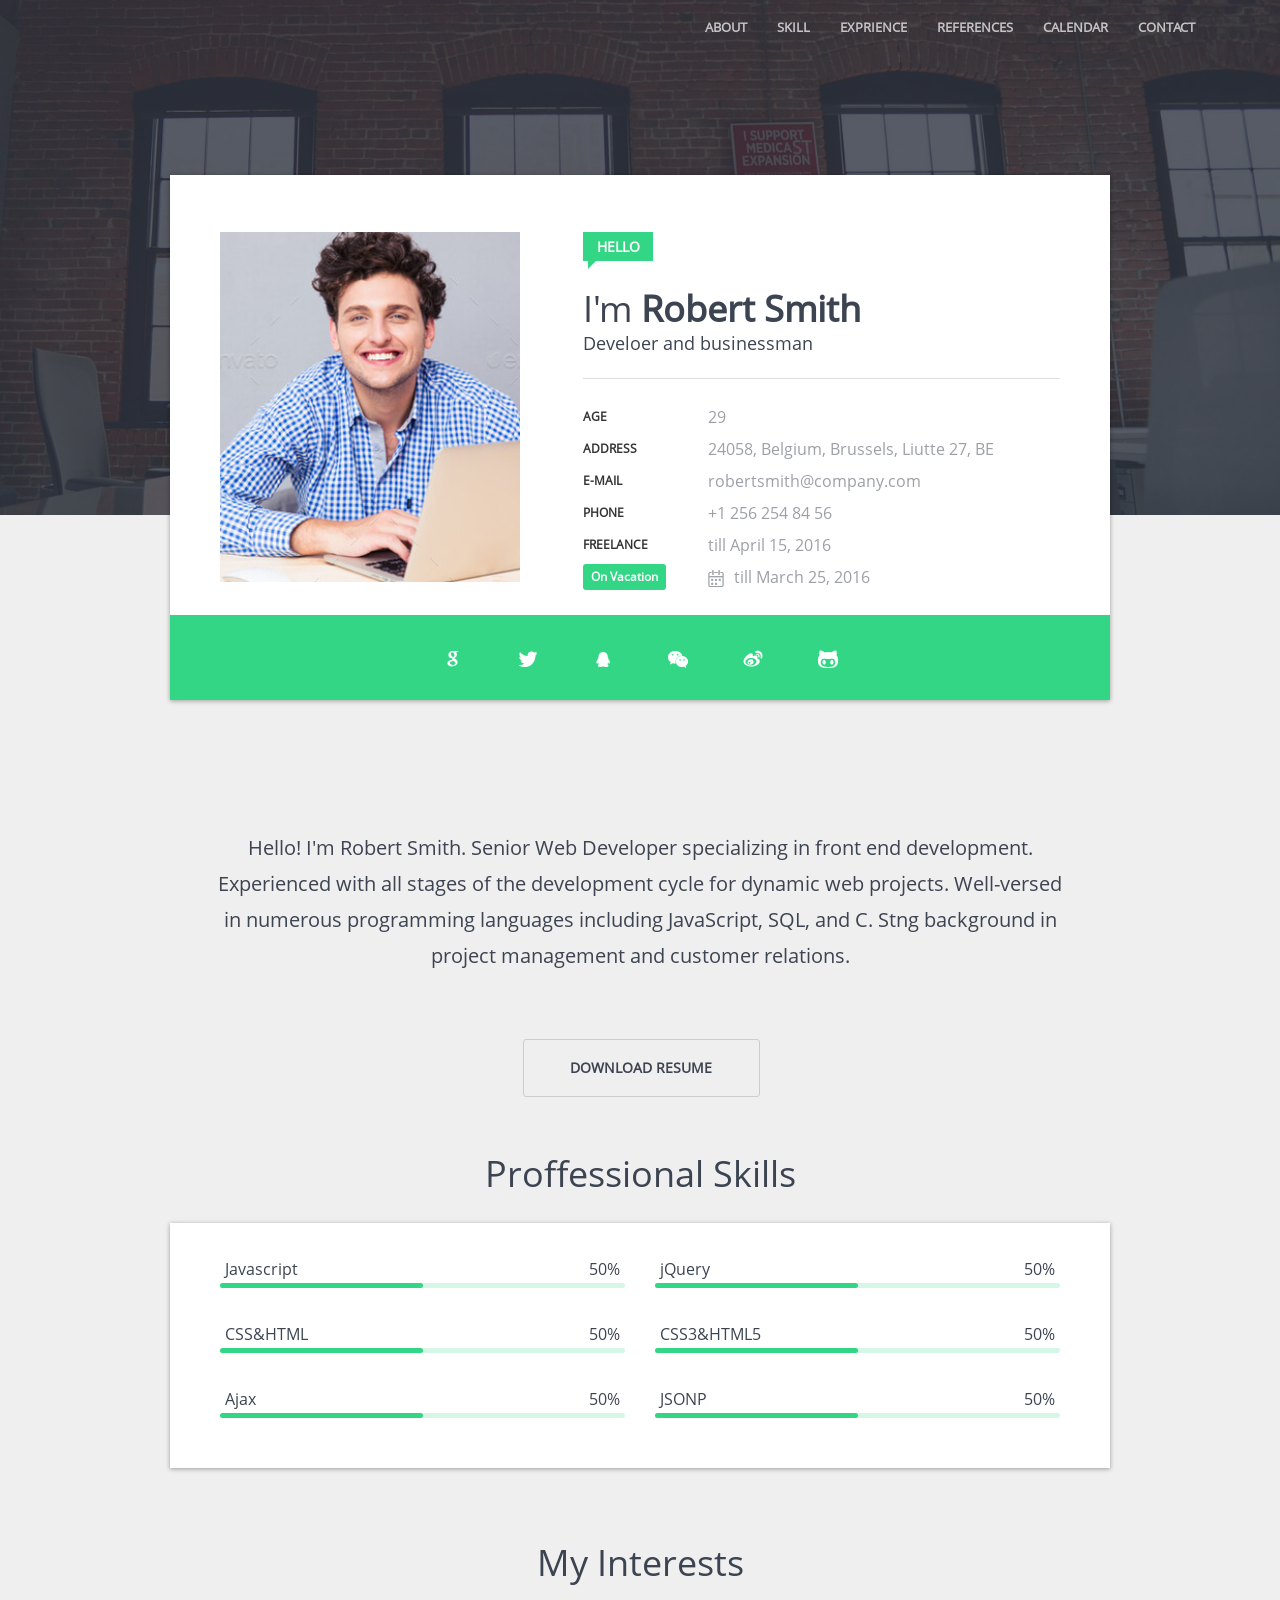
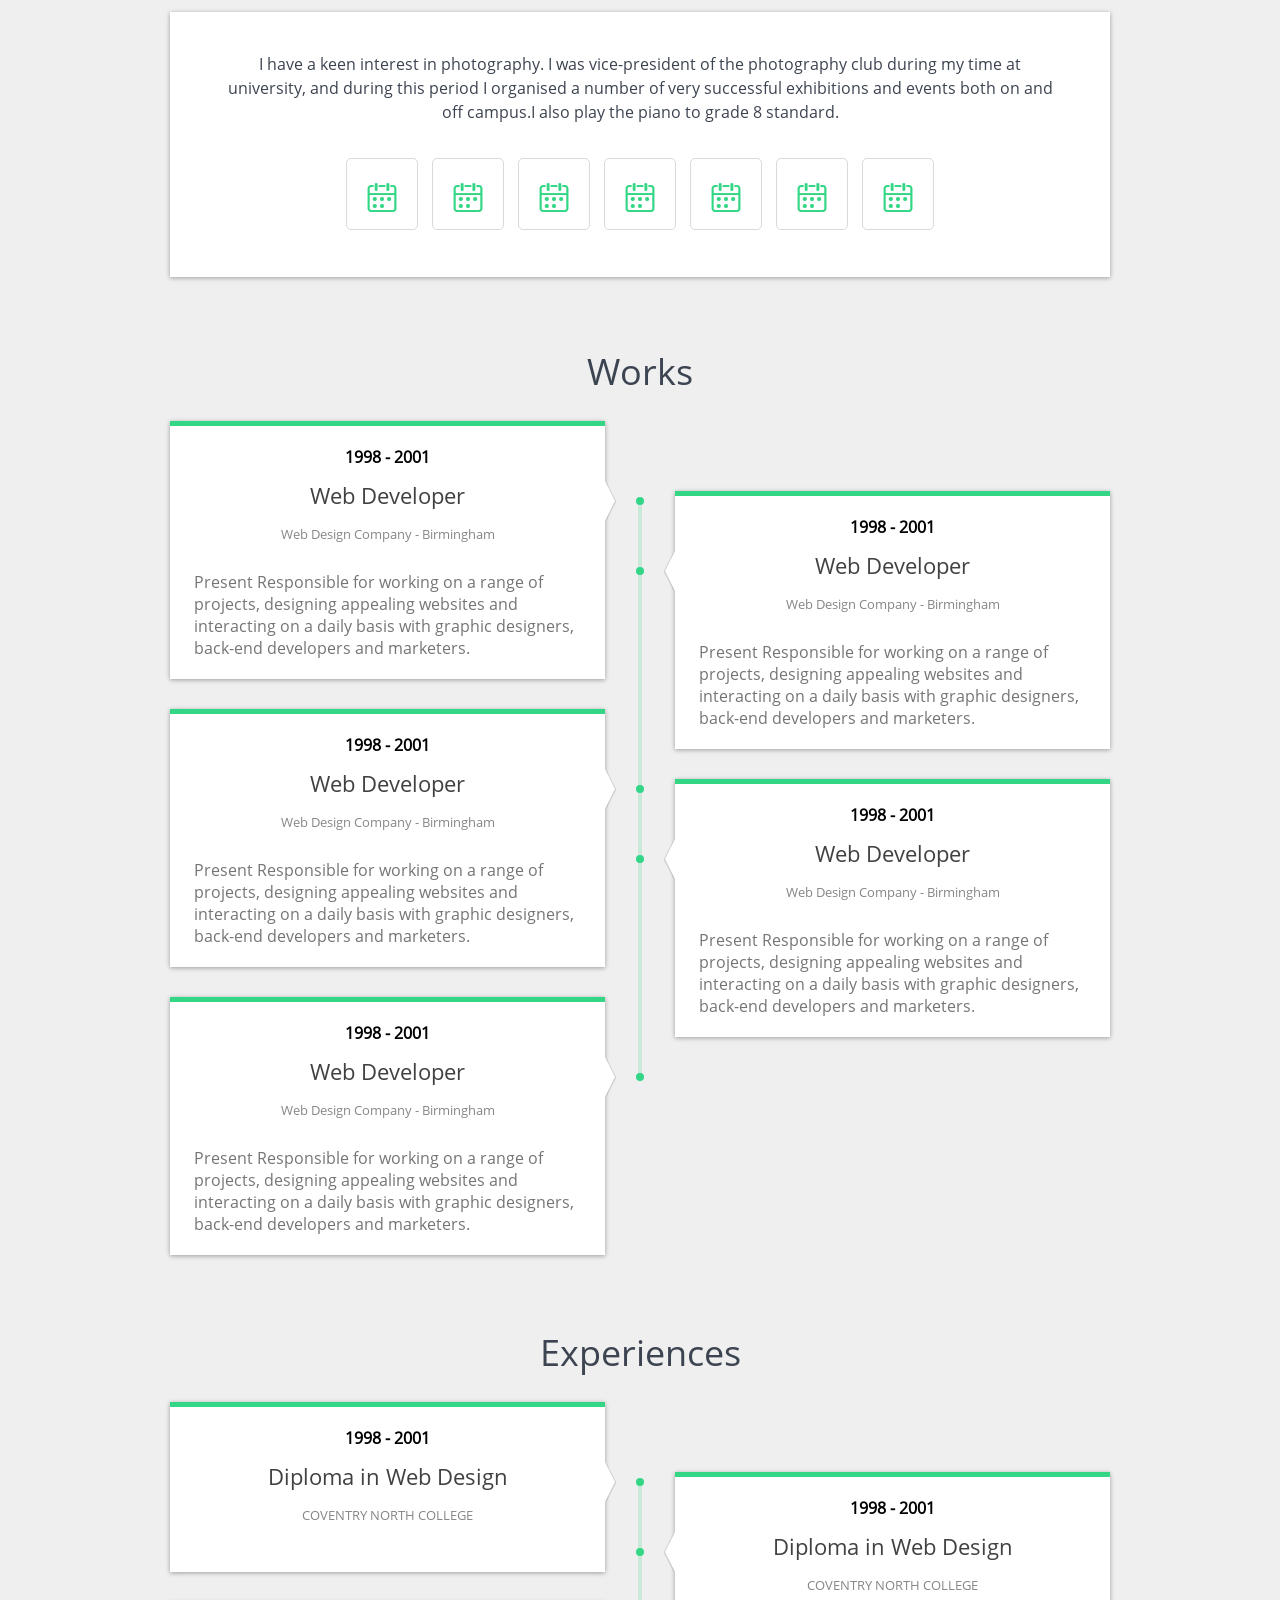
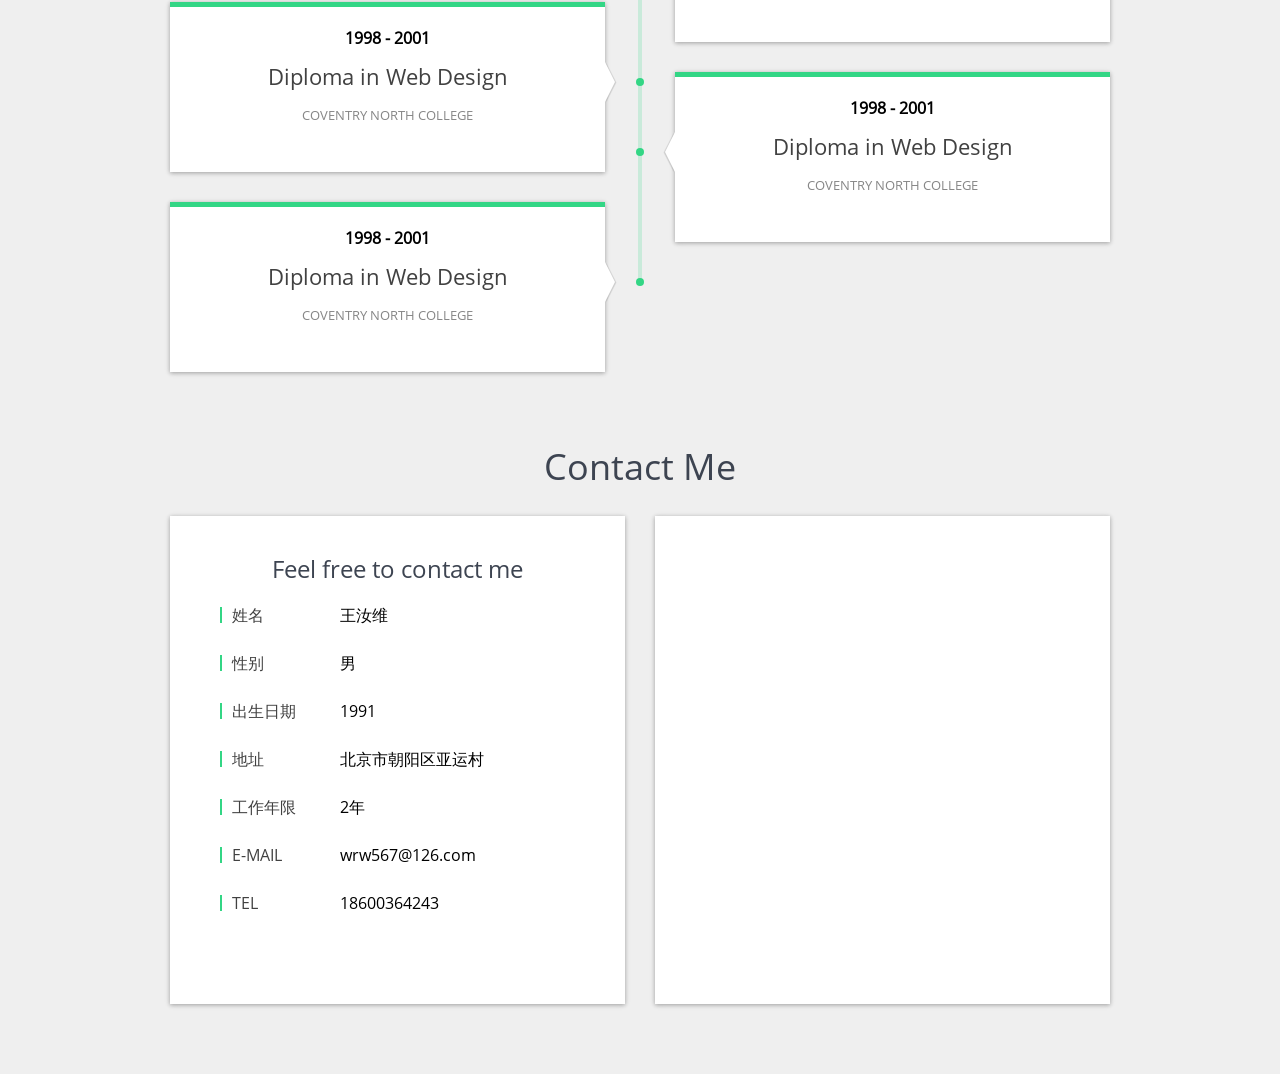
==== commit 2c00bf8d: "commit map" ====
--- a/index.html
+++ b/index.html
@@ -4,6 +4,7 @@
 	<meta charset="UTF-8">
 	<title>wangruwei</title>
 	<link rel="stylesheet" href="css/main.css" />
+	<script type="text/javascript" src="http://webapi.amap.com/maps?v=1.3&key=5630998f1c361e08227bcb206b51876e"></script> 
 	<script src="js/main.js"></script>
 </head>
 <body>
@@ -238,8 +239,30 @@
 			</div>
 		</div>
 	</section>
-	<section class="contact">
+	<section class="contact clearfix">
 		<h2>Contact Me</h2>
+		<div class="my-info">
+			<h3>Feel free to contact me</h3>
+			<dl class="clearfix">
+				<dt>姓名<i></i></dt>
+				<dd>王汝维</dd>
+				<dt>性别<i></i></dt>
+				<dd>男</dd>
+				<dt>出生日期<i></i></dt>
+				<dd>1991</dd>
+				<dt>地址<i></i></dt>
+				<dd>北京市朝阳区亚运村</dd>
+				<dt>工作年限<i></i></dt>
+				<dd>2年</dd>
+				<dt>E-MAIL<i></i></dt>
+				<dd>wrw567@126.com</dd>
+				<dt>TEL<i></i></dt>
+				<dd>18600364243</dd>
+			</dl>
+		</div>
+		<div class="loca">
+			<div id="container"></div>
+		</div>
 	</section>
 </body>
 </html>
--- a/css/main.css
+++ b/css/main.css
@@ -22,7 +22,7 @@
   margin: 0;
   padding: 0;
   list-style: none;
-  font-family: "Open Sans", sans-serif;
+  font-family: "Open Sans", 'Microsoft Yahei', sans-serif;
 }
 body {
   background: #efefef;
@@ -72,7 +72,7 @@
 }
 header .nav a {
   display: block;
-  font-family: "Open Sans", sans-serif;
+  font-family: "Open Sans", 'Microsoft Yahei', sans-serif;
   line-height: 40px;
   font-weight: 700;
   color: rgba(255, 255, 255, 0.7);
@@ -133,7 +133,7 @@
   background: #33d685;
   font-size: 14px;
   font-weight: 700;
-  font-family: "Open Sans", sans-serif;
+  font-family: "Open Sans", 'Microsoft Yahei', sans-serif;
   line-height: 29px;
   text-align: center;
   color: #fff;
@@ -157,7 +157,7 @@
 .card .info .name {
   font-size: 36px;
   margin-bottom: 5px;
-  font-family: "Open Sans", sans-serif;
+  font-family: "Open Sans", 'Microsoft Yahei', sans-serif;
   color: #3d4451;
   font-weight: bold;
   line-height: 1.1;
@@ -574,3 +574,75 @@
   font-weight: normal;
   font-size: 36px;
 }
+.contact {
+  margin-bottom: 70px;
+}
+.my-info {
+  float: left;
+  width: 455px;
+  height: 488px;
+  box-shadow: 0 1px 6px rgba(0, 0, 0, 0.12), 0 1px 4px rgba(0, 0, 0, 0.24);
+  background: #fff;
+  box-sizing: border-box;
+  padding: 40px 50px;
+}
+.my-info h3 {
+  font-size: 24px;
+  font-weight: 400;
+  margin: 0 0 25px 0;
+  line-height: 1.1;
+  color: #3d4451;
+}
+.my-info dl dt {
+  width: 100px;
+  float: left;
+  margin-bottom: 32px;
+  text-align: left;
+  color: #414141;
+  font-weight: 400;
+  box-sizing: border-box;
+  border-left: 2px solid #33d685;
+  line-height: 100%;
+  padding-left: 10px;
+  position: relative;
+  left: 0;
+  top: 0;
+}
+.my-info dl dt i {
+  height: 2px;
+  width: 355px;
+  background: #33d685;
+  position: absolute;
+  left: 0;
+  bottom: -14px;
+  opacity: 0;
+  -webkit-transition: 0.3s all ease;
+  -moz-transition: 0.3s all ease;
+  -ms-transition: 0.3s all ease;
+  -o-transition: 0.3s all ease;
+  transition: 0.3s all ease;
+}
+.my-info dl dd {
+  width: 255px;
+  float: left;
+  margin-bottom: 32px;
+  position: relative;
+  left: 0;
+  top: 0;
+  font-weight: 300;
+  text-align: left;
+  text-indent: 20px;
+  line-height: 100%;
+  cursor: pointer;
+}
+.loca {
+  float: right;
+  width: 455px;
+  height: 488px;
+  box-shadow: 0 1px 6px rgba(0, 0, 0, 0.12), 0 1px 4px rgba(0, 0, 0, 0.24);
+  background: #fff;
+}
+#container {
+  width: 100%;
+  height: 100%;
+}
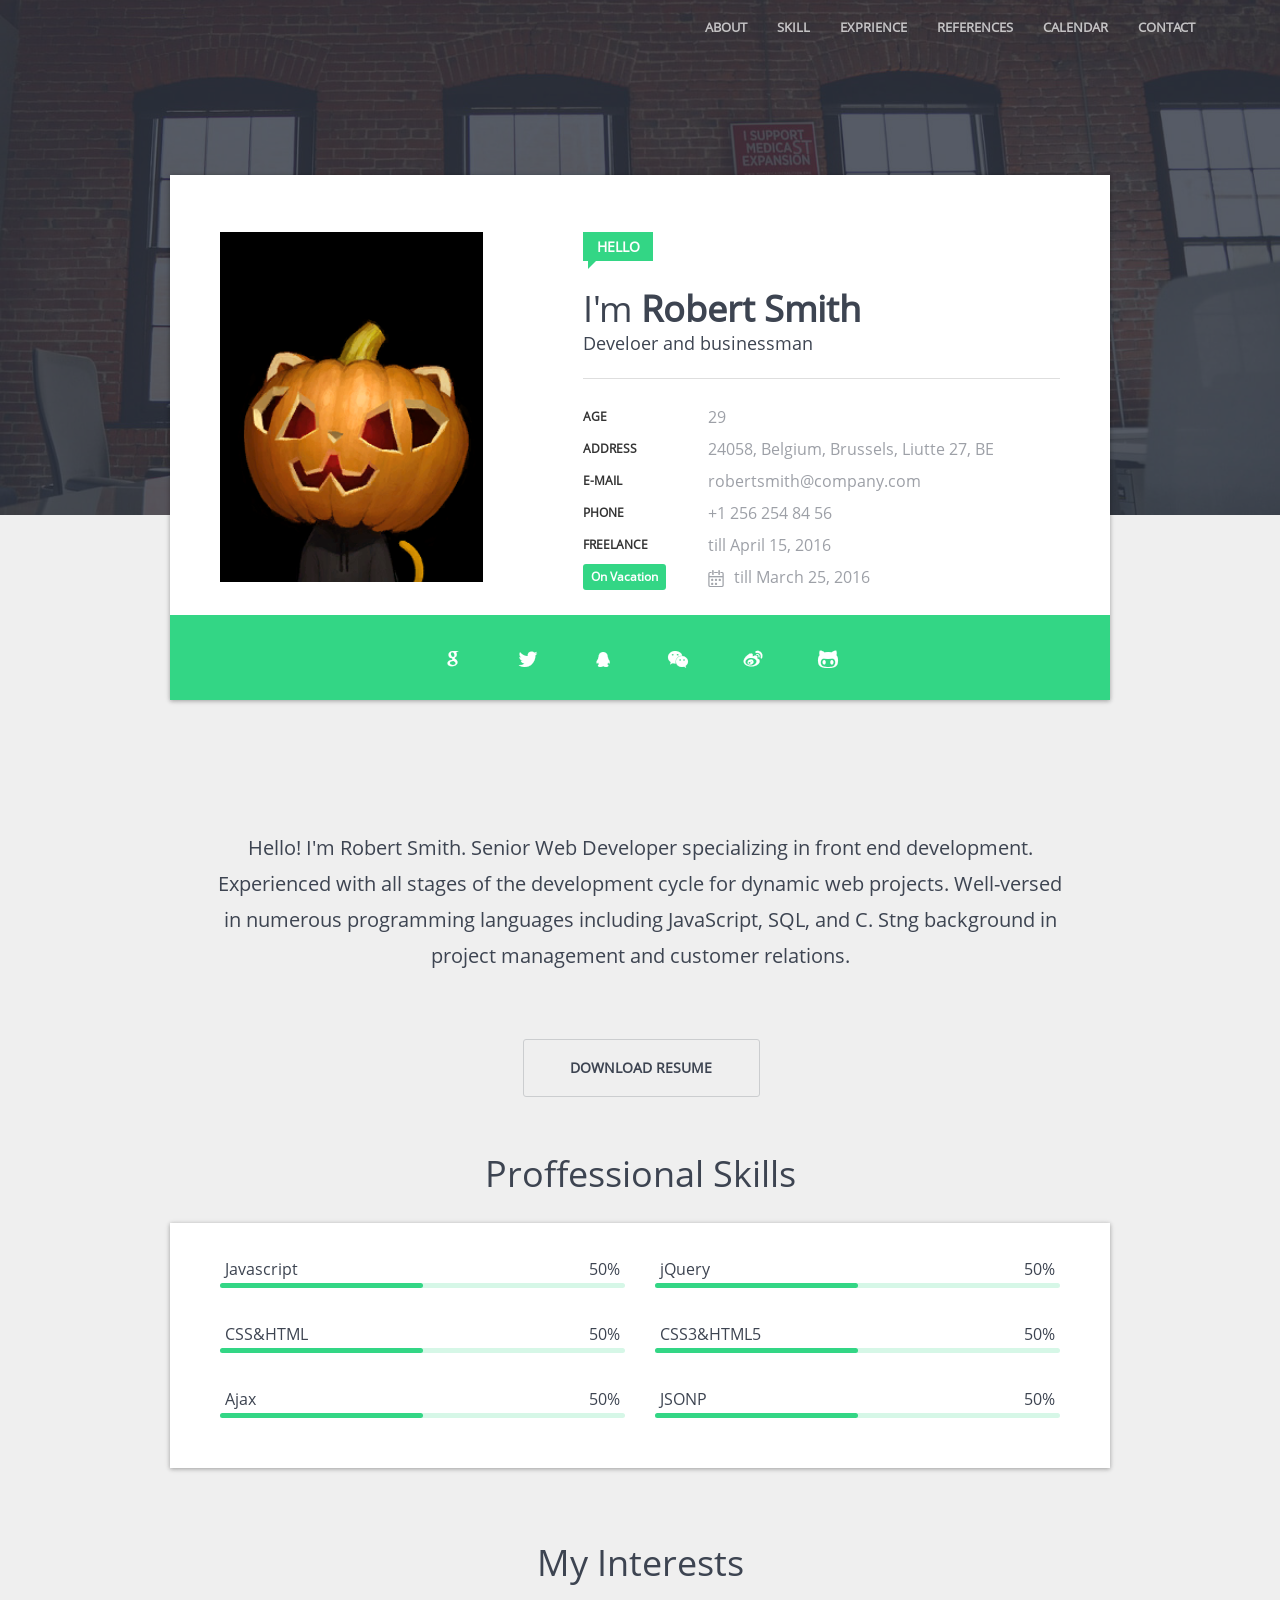
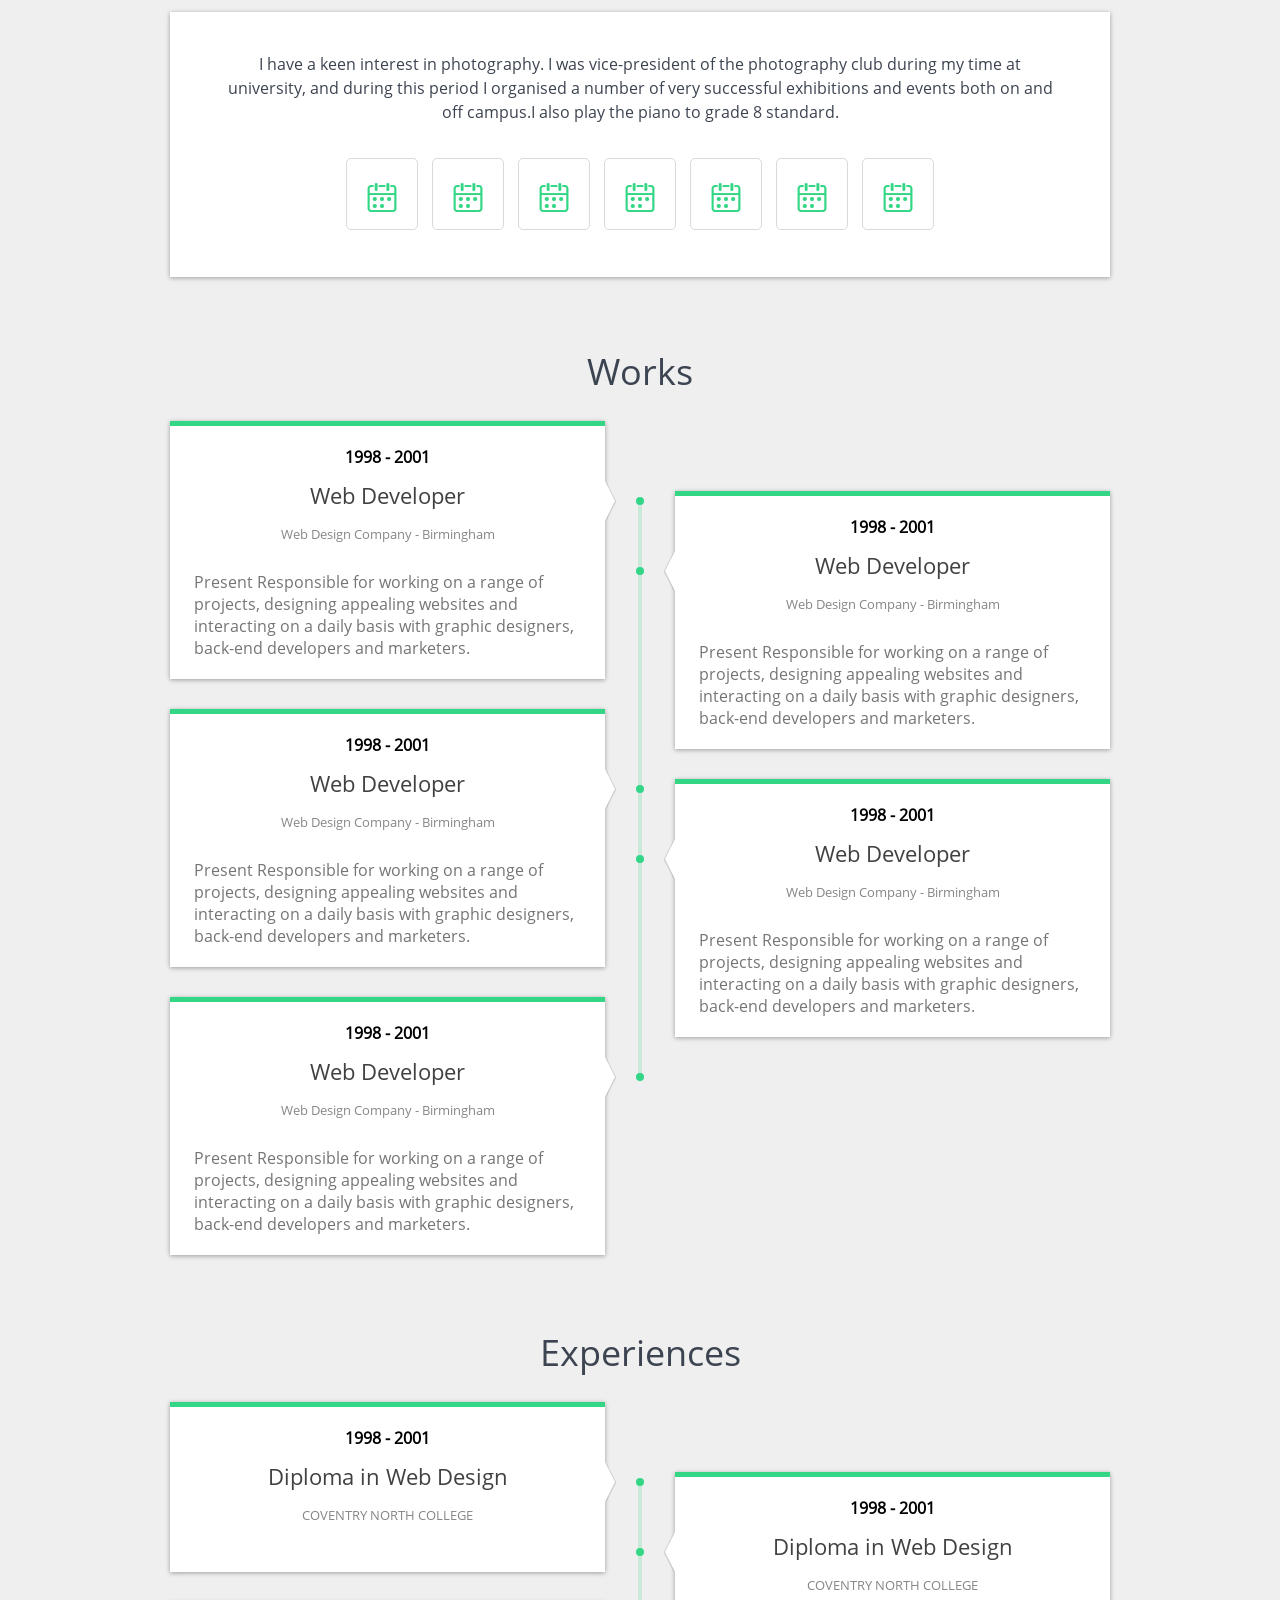
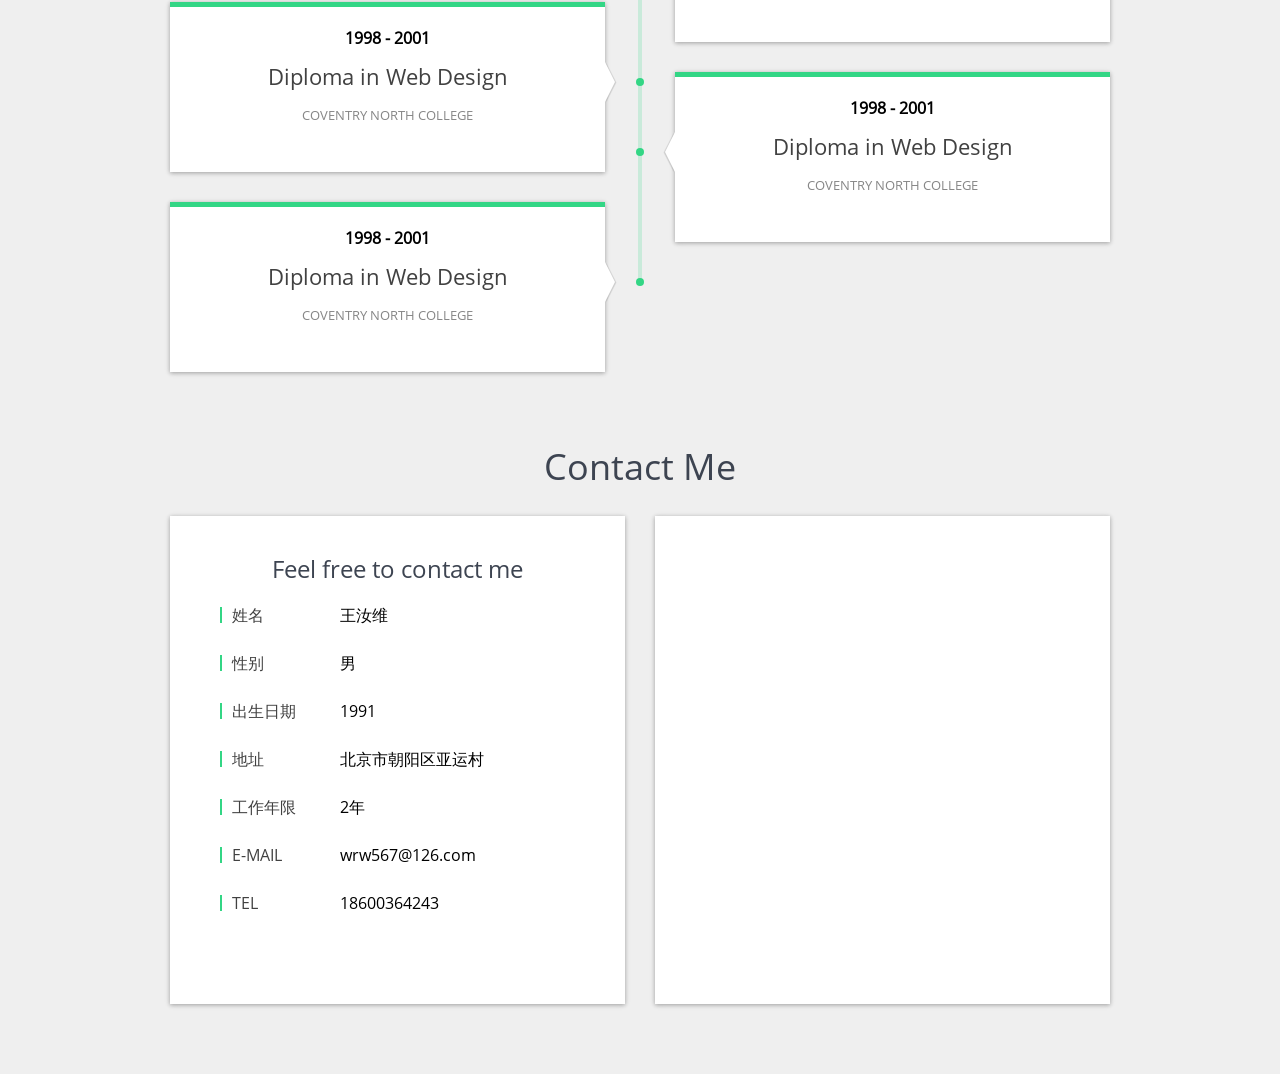
==== commit 3f1e37dd: "commit face" ====
--- a/index.html
+++ b/index.html
@@ -23,7 +23,7 @@
 	<section class="content">
 		<div class="card clearfix">
 			<div class="face">
-				<img src="img/head.jpg" />
+				<img src="img/my.png" />
 			</div>
 			<div class="info">
 				<div class="hello">HELLO</div>
--- a/css/main.css
+++ b/css/main.css
@@ -114,10 +114,11 @@
   height: 350px;
   float: left;
   margin: 57px 63px 0 50px;
+  overflow: hidden;
+  text-align: center;
 }
 .card .face img {
   display: block;
-  width: 100%;
   height: 100%;
 }
 .card .info {
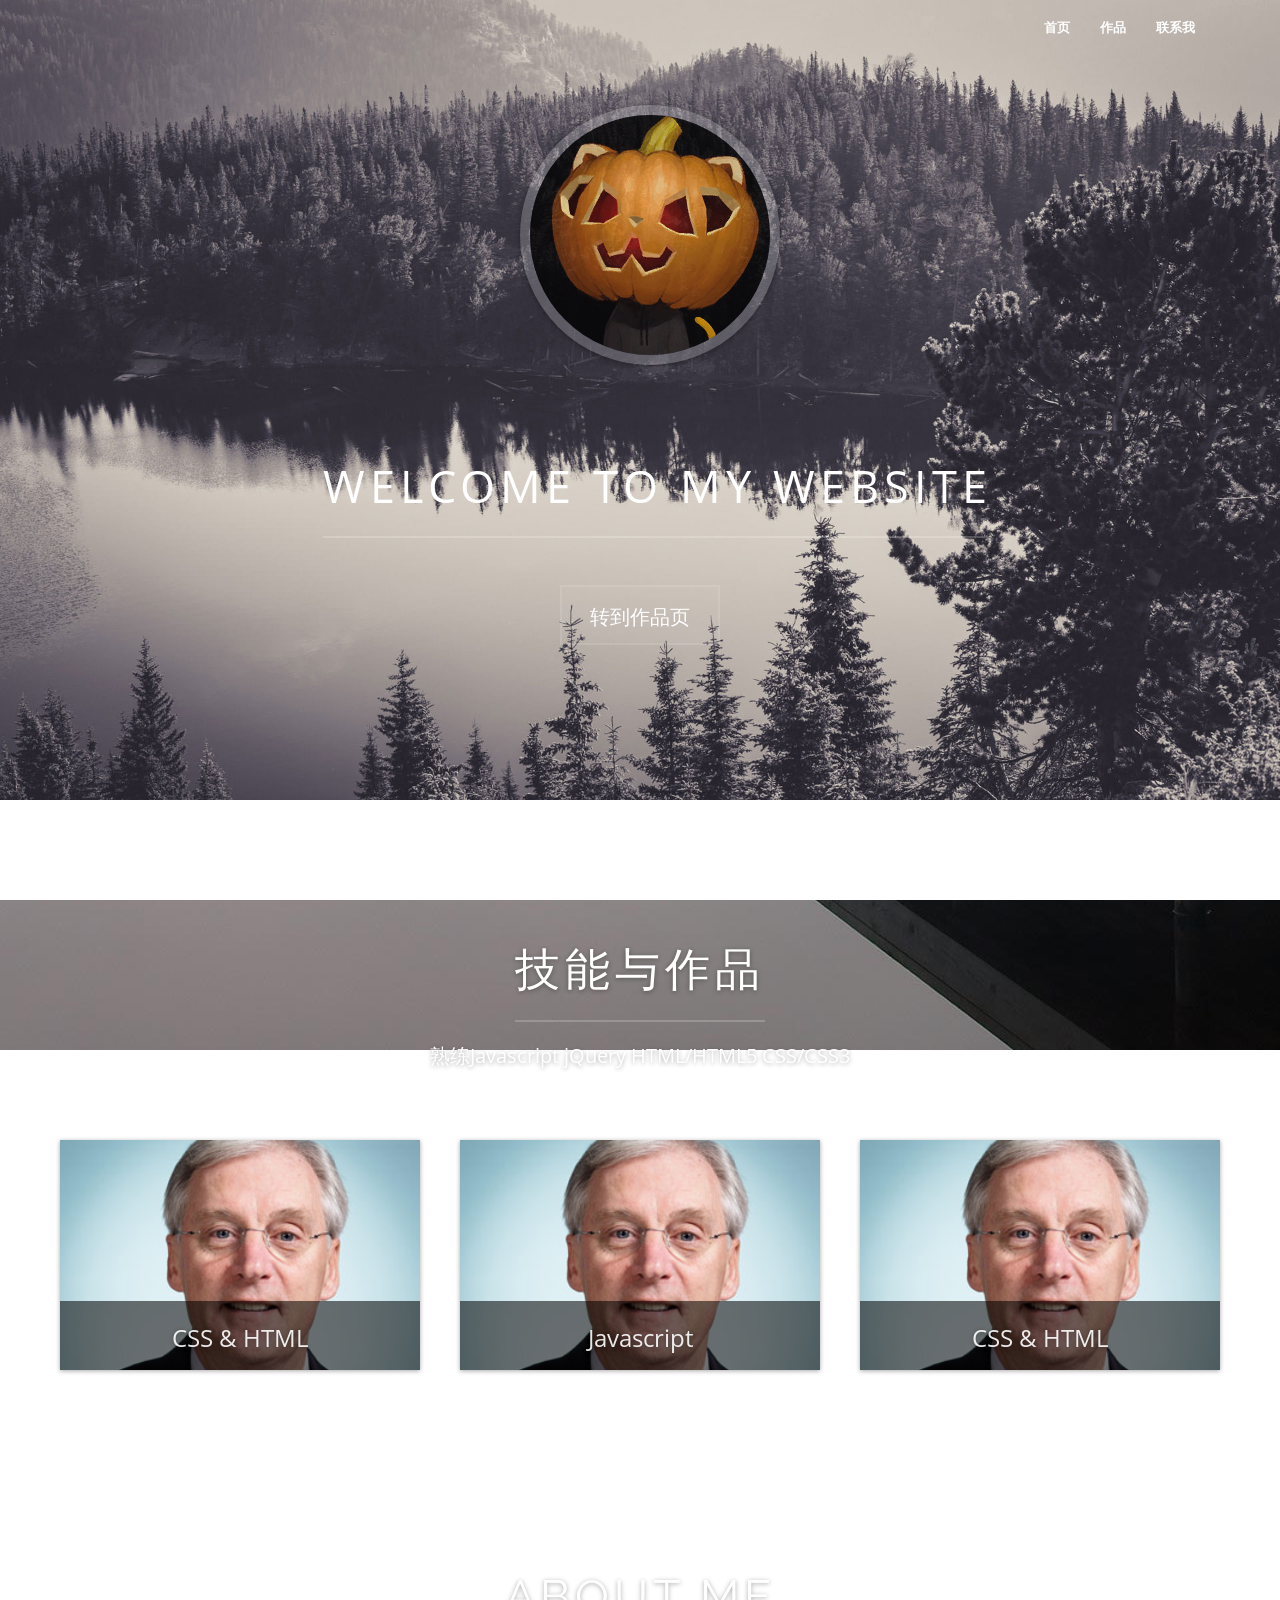
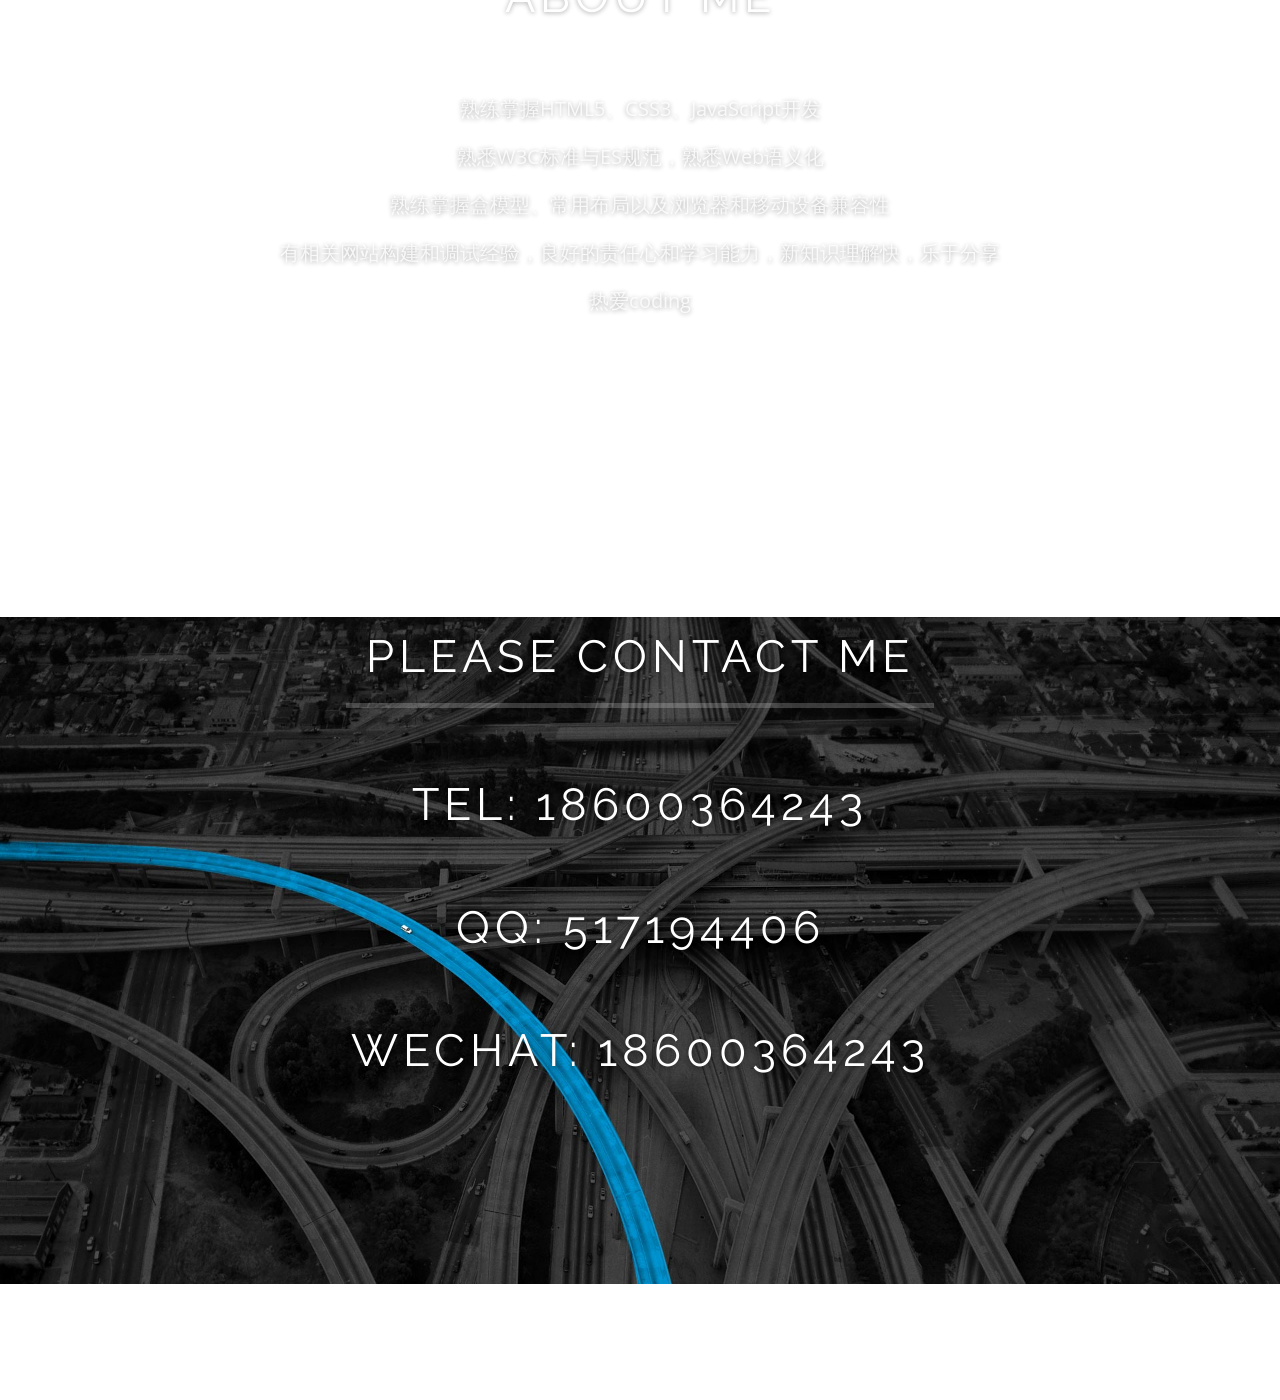
==== commit 4676c911: "main page constructor end" ====
--- a/index.html
+++ b/index.html
@@ -2,267 +2,107 @@
 <html lang="en">
 <head>
 	<meta charset="UTF-8">
-	<title>wangruwei</title>
+	<title>Ruwei Wang</title>
 	<link rel="stylesheet" href="css/main.css" />
-	<script type="text/javascript" src="http://webapi.amap.com/maps?v=1.3&key=5630998f1c361e08227bcb206b51876e"></script> 
 	<script src="js/main.js"></script>
 </head>
 <body>
 	<header>
 		<div class="nav-wrap clearfix">
 			<ul class="nav clearfix">
-				<li><a href="javascript:;">ABOUT</a><span class="sub-bar"></span></li>
-				<li><a href="javascript:;">SKILL</a><span class="sub-bar"></li>
-				<li><a href="javascript:;">EXPRIENCE</a><span class="sub-bar"></li>
-				<li><a href="javascript:;">REFERENCES</a><span class="sub-bar"></li>
-				<li><a href="javascript:;">CALENDAR</a><span class="sub-bar"></li>
-				<li><a href="javascript:;">CONTACT</a><span class="sub-bar"></li>
+				<li><a href="javascript:;">首页</a><span class="sub-bar"></span></li>
+				<li><a href="javascript:;">作品</a><span class="sub-bar"></span></li>
+				<li><a href="credit.html">联系我</a><span class="sub-bar"></li>
 			</ul>
 		</div>
+		<div class="face">
+			<img src="img/my.png" />
+		</div>
+		<h1><p>welcome to my website</p></h1>
+		<div class="me-btn">
+			<a href="javascript:;">转到作品页</a>
+			<span class="bar top"></span>
+			<span class="bar right"></span>
+			<span class="bar bottom"></span>
+			<span class="bar left"></span>
+		</div>
 	</header>
-	<section class="content">
-		<div class="card clearfix">
-			<div class="face">
-				<img src="img/my.png" />
-			</div>
-			<div class="info">
-				<div class="hello">HELLO</div>
-				<h1 class="name"><span>I'm</span> Robert Smith</h1>
-				<h2 class="job">Develoer and businessman</h2>
-				<dl class="profile clearfix">
-					<dt>Age</dt>
-					<dd>29</dd>
-					<dt>Address</dt>
-					<dd>24058, Belgium, Brussels, Liutte 27, BE</dd>
-					<dt>E-mail</dt>
-					<dd><a href="mailto:robertsmith@company.com">robertsmith@company.com</a></dd>
-					<dt>Phone</dt>
-					<dd><a href="tel:+12562548456">+1 256 254 84 56</a></dd>
-					<dt>Freelance</dt>
-					<dd>till April 15, 2016</dd>
-					<dt class="profile-vacation"><span>On Vacation</span></dt>
-					<dd><i class="iconfont">&#xf0011;</i>till March 25, 2016</dd>
-				</dl>
-			</div>
-			<div class="social-bar">
-				<ul class="social clearfix">
-					<li><a href=""><i class="google iconfont">&#xe875;</i></a></li>
-					<li><a href=""><i class="twitter iconfont">&#xe887;</i></a></li>
-					<li><a href=""><i class="qq iconfont">&#xe648;</i></a></li>
-					<li><a href=""><i class="wechat iconfont">&#xe7f0;</i></a></li>
-					<li><a href=""><i class="weibo iconfont">&#xe66e;</i></a></li>
-					<li><a href=""><i class="github iconfont">&#xe66f;</i></a></li>
-				</ul>
-			</div>
-		</div>
-		<div class="profile-text">
-			<p>Hello! I'm Robert Smith. Senior Web Developer specializing in front end development. Experienced with all stages of the development cycle for dynamic web projects. 
-							Well-versed in numerous programming languages including JavaScript, SQL, and C. Stng background in project management and customer relations.</p>
-		</div>
-		<div class="profile-btn">
-			<a href="javascript:;">Download Resume</a>
+	<section class="sim-show">
+		<h2 class="sim-tit">技能与作品</h2>
+		<p class="sim-info">熟练Javascript jQuery HTML/HTML5 CSS/CSS3</p>
+		<ul class="clearfix">
+			<li class="list">
+				<a href="javascript:;">
+					<img src="img/1.jpg" alt="">
+					<div class="opabox">
+						<h2>CSS & HTML</h2>
+						<p>1.理解W3C标准并熟练运用</p>
+						<p>2.精通HTML+CSS标准布局</p>
+						<p>3.能解决个浏览器之间的兼容问题</p>
+					</div>
+				</a>
+			</li>
+			<li class="list">
+				<a href="javascript:;">
+					<img src="img/1.jpg" alt="">
+					<div class="opabox">
+						<h2>Javascript</h2>
+						<p>1.熟练掌握js原生、JQuery</p>
+						<p>2.熟练运用ajax、jsonp进行数据交互</p>
+						<p>3.熟练掌握面向对象机制</p>
+					</div>
+				</a>
+			</li>
+			<li class="list">
+				<a href="javascript:;">
+					<img src="img/1.jpg" alt="">
+					<div class="opabox">
+						<h2>CSS & HTML</h2>
+						<p>1.理解W3C标准并熟练运用</p>
+						<p>2.精通HTML+CSS标准布局</p>
+						<p>3.能解决个浏览器之间的兼容问题</p>
+					</div>
+				</a>
+			</li>
+		</ul>
+	</section>
+	<section class="me">
+		<div class="shadow"></div>
+		<h2>About Me</h2>
+		<div class="me-box">
+			<ul>
+				<li style="opacity:1;">
+					<p>熟练掌握HTML5、CSS3、JavaScript开发</p>
+					<p>熟悉W3C标准与ES规范，熟悉Web语义化</p>
+					<p>熟练掌握盒模型、常用布局以及浏览器和移动设备兼容性</p>
+					<p>有相关网站构建和调试经验，良好的责任心和学习能力，新知识理解快，乐于分享</p>
+					<p>热爱coding</p>
+				</li>
+				<li>
+					<p>能用原生js进行复杂页面的开发</p>
+					<p>熟练运用原生js编写ajax和jsonp函数，进行普通交互和跨域交互</p>
+					<p>同时熟悉jQuery快速开发PC端也面以及运用zepto开发移动端页面</p>
+					<p>思路清晰，思维灵活，能根据不同情况运用不同方法</p>
+				</li>
+				<li>
+					<p>熟悉面向对象思想，能运用面向对象进行开发</p>
+					<p>熟悉HTML5的canvas、svg，能够运用canvas和raphaeljs进行图标制作</p>
+					<p>了解MVC思想，了解angularjs的简单应用</p>
+					<p>了解一些PHP和Mysql数据库技术，对后台也抱有浓厚兴趣</p>
+				</li>
+			</ul>
+			<ol class="clearfix">
+				<li class="on"></li>
+				<li></li>
+				<li></li>
+			</ol>
 		</div>
 	</section>
-	<section class="skills">
-		<h2>Proffessional Skills</h2>
-		<div class="skills-box">
-			<ul class="clearfix">
-				<li>
-					<em class="skill-name">Javascript</em>
-					<span class="percent">50%</span>
-					<span class="bar-wrap">
-						<i class="skill-bar"></i>
-					</span>
-				</li>
-				<li>
-					<em class="skill-name">jQuery</em>
-					<span class="percent">50%</span>
-					<span class="bar-wrap">
-						<i class="skill-bar"></i>
-					</span>
-				</li>
-				<li>
-					<em class="skill-name">CSS&HTML</em>
-					<span class="percent">50%</span>
-					<span class="bar-wrap">
-						<i class="skill-bar"></i>
-					</span>
-				</li>
-				<li>
-					<em class="skill-name">CSS3&HTML5</em>
-					<span class="percent">50%</span>
-					<span class="bar-wrap">
-						<i class="skill-bar"></i>
-					</span>
-				</li>
-				<li>
-					<em class="skill-name">Ajax</em>
-					<span class="percent">50%</span>
-					<span class="bar-wrap">
-						<i class="skill-bar"></i>
-					</span>
-				</li>
-				<li>
-					<em class="skill-name">JSONP</em>
-					<span class="percent">50%</span>
-					<span class="bar-wrap">
-						<i class="skill-bar"></i>
-					</span>
-				</li>
-			</ul>
-		</div>
-	</section>
-	<section class="library">
-		<h2>My Interests</h2>
-		<div class="lib-box">
-			<p>I have a keen interest in photography. I was vice-president of the photography club during my time at university, and during this period I organised a number of very successful exhibitions and events both on and off campus.I also play the piano to grade 8 standard.</p>
-			<ul class="lib-icons clearfix">
-				<li class="iconfont">&#xf0011;<span>lib-name</span></li>
-				<li class="iconfont">&#xf0011;<span>lib-name</span></li>
-				<li class="iconfont">&#xf0011;<span>lib-name</span></li>
-				<li class="iconfont">&#xf0011;<span>lib-name</span></li>
-				<li class="iconfont">&#xf0011;<span>lib-name</span></li>
-				<li class="iconfont">&#xf0011;<span>lib-name</span></li>
-				<li class="iconfont">&#xf0011;<span>lib-name</span></li>
-			</ul>
-		</div>
-	</section>
-	<!-- 这里写 -->
-	<section class="works">
-		<h2>Works</h2>
-		<div class="timeline">
-			<!-- 中间线 -->
-			<div class="timeline-bar"></div>
-			<!--气泡-->
-			<div class="timeline-box left" style="left:0;top:0;">
-				<span class="dot"></span>
-				<div class="timeline-box-inner">
-					<span class="arrow"><i></i></span>
-					<div class="date">1998 - 2001</div>
-					<h3>Web Developer</h3>
-					<h4>Web Design Company - Birmingham</h4>
-					<p>Present Responsible for working on a range of projects, designing appealing websites and interacting on a daily basis with graphic designers, back-end developers and marketers.</p>
-				</div>
-			</div>
-			<div class="timeline-box right" style="right:0;top:70px;">
-				<span class="dot"></span>
-				<div class="timeline-box-inner">
-					<span class="arrow"><i></i></span>
-					<div class="date">1998 - 2001</div>
-					<h3>Web Developer</h3>
-					<h4>Web Design Company - Birmingham</h4>
-					<p>Present Responsible for working on a range of projects, designing appealing websites and interacting on a daily basis with graphic designers, back-end developers and marketers.</p>
-				</div>
-			</div>
-			<div class="timeline-box left" style="left:0;top:288px;">
-				<span class="dot"></span>
-				<div class="timeline-box-inner">
-					<span class="arrow"><i></i></span>
-					<div class="date">1998 - 2001</div>
-					<h3>Web Developer</h3>
-					<h4>Web Design Company - Birmingham</h4>
-					<p>Present Responsible for working on a range of projects, designing appealing websites and interacting on a daily basis with graphic designers, back-end developers and marketers.</p>
-				</div>
-			</div>
-			<div class="timeline-box right" style="right:0;top:358px;">
-				<span class="dot"></span>
-				<div class="timeline-box-inner">
-					<span class="arrow"><i></i></span>
-					<div class="date">1998 - 2001</div>
-					<h3>Web Developer</h3>
-					<h4>Web Design Company - Birmingham</h4>
-					<p>Present Responsible for working on a range of projects, designing appealing websites and interacting on a daily basis with graphic designers, back-end developers and marketers.</p>
-				</div>
-			</div>
-			<div class="timeline-box left" style="left:0;top:576px;">
-				<span class="dot"></span>
-				<div class="timeline-box-inner">
-					<span class="arrow"><i></i></span>
-					<div class="date">1998 - 2001</div>
-					<h3>Web Developer</h3>
-					<h4>Web Design Company - Birmingham</h4>
-					<p>Present Responsible for working on a range of projects, designing appealing websites and interacting on a daily basis with graphic designers, back-end developers and marketers.</p>
-				</div>
-			</div>
-		</div>
-	</section>
-	<section class="works chief">
-		<h2>Experiences</h2>
-		<div class="timeline">
-			<!-- 中间线 -->
-			<div class="timeline-bar"></div>
-			<!--气泡-->
-			<div class="timeline-box left" style="left:0;top:0;">
-				<span class="dot"></span>
-				<div class="timeline-box-inner">
-					<span class="arrow"><i></i></span>
-					<div class="date">1998 - 2001</div>
-					<h3>Diploma in Web Design</h3>
-					<h4>COVENTRY NORTH COLLEGE</h4>
-				</div>
-			</div>
-			<div class="timeline-box right" style="right:0;top:70px;">
-				<span class="dot"></span>
-				<div class="timeline-box-inner">
-					<span class="arrow"><i></i></span>
-					<div class="date">1998 - 2001</div>
-					<h3>Diploma in Web Design</h3>
-					<h4>COVENTRY NORTH COLLEGE</h4>
-				</div>
-			</div>
-			<div class="timeline-box left" style="left:0;top:200px;">
-				<span class="dot"></span>
-				<div class="timeline-box-inner">
-					<span class="arrow"><i></i></span>
-					<div class="date">1998 - 2001</div>
-					<h3>Diploma in Web Design</h3>
-					<h4>COVENTRY NORTH COLLEGE</h4>
-				</div>
-			</div>
-			<div class="timeline-box right" style="right:0;top:270px;">
-				<span class="dot"></span>
-				<div class="timeline-box-inner">
-					<span class="arrow"><i></i></span>
-					<div class="date">1998 - 2001</div>
-					<h3>Diploma in Web Design</h3>
-					<h4>COVENTRY NORTH COLLEGE</h4>
-				</div>
-			</div>
-			<div class="timeline-box left" style="left:0;top:400px;">
-				<span class="dot"></span>
-				<div class="timeline-box-inner">
-					<span class="arrow"><i></i></span>
-					<div class="date">1998 - 2001</div>
-					<h3>Diploma in Web Design</h3>
-					<h4>COVENTRY NORTH COLLEGE</h4>
-				</div>
-			</div>
-		</div>
-	</section>
-	<section class="contact clearfix">
-		<h2>Contact Me</h2>
-		<div class="my-info">
-			<h3>Feel free to contact me</h3>
-			<dl class="clearfix">
-				<dt>姓名<i></i></dt>
-				<dd>王汝维</dd>
-				<dt>性别<i></i></dt>
-				<dd>男</dd>
-				<dt>出生日期<i></i></dt>
-				<dd>1991</dd>
-				<dt>地址<i></i></dt>
-				<dd>北京市朝阳区亚运村</dd>
-				<dt>工作年限<i></i></dt>
-				<dd>2年</dd>
-				<dt>E-MAIL<i></i></dt>
-				<dd>wrw567@126.com</dd>
-				<dt>TEL<i></i></dt>
-				<dd>18600364243</dd>
-			</dl>
-		</div>
-		<div class="loca">
-			<div id="container"></div>
-		</div>
+	<section class="others">
+		<h2>Please contact me</h2>
+		<h3>TEL: 18600364243</h3>
+		<h3>QQ: 517194406</h3>
+		<h3>WECHAT: 18600364243</h3>
 	</section>
 </body>
 </html>
--- a/css/main.css
+++ b/css/main.css
@@ -1,6 +1,14 @@
+::selection {
+  background: #33d685;
+  color: #FFF;
+}
 @font-face {
   font-family: Open Sans;
   src: url(../font/cJZKeOuBrn4kERxqtaUH3VtXRa8TVwTICgirnJhmVJw.woff2);
+}
+@font-face {
+  font-family: Raleway-Regular;
+  src: url(../font/Raleway-Regular.ttf);
 }
 @font-face {
   font-family: 'iconfont';
@@ -24,35 +32,19 @@
   list-style: none;
   font-family: "Open Sans", 'Microsoft Yahei', sans-serif;
 }
-body {
-  background: #efefef;
-}
-a {
-  text-decoration: none;
-  color: #000;
-}
 .clearfix:after {
   content: '';
   display: block;
   clear: both;
 }
+a {
+  text-decoration: none;
+}
+body {
+  overflow-y: hidden;
+}
 header {
-  width: 100%;
-  height: 515px;
-  background: url(../img/hd-bg.jpg) no-repeat center;
-  background-size: cover;
-  position: relative;
-  left: 0;
-  top: 0;
-}
-header:before {
-  content: '';
-  position: absolute;
-  left: 0;
-  top: 0;
-  width: 100%;
-  height: 100%;
-  background-color: rgba(44, 51, 64, 0.8);
+  background: url(../img/head-bg0.jpg) no-repeat fixed 0 0;
 }
 header .nav-wrap {
   max-width: 1550px;
@@ -75,14 +67,14 @@
   font-family: "Open Sans", 'Microsoft Yahei', sans-serif;
   line-height: 40px;
   font-weight: 700;
-  color: rgba(255, 255, 255, 0.7);
+  color: #ffffff;
   font-size: 13px;
 }
 header .nav .sub-bar {
   width: 0;
   height: 3px;
   display: block;
-  background: #33d685;
+  background: rgba(255, 255, 255, 0.2);
   -webkit-transition: width 0.15s linear 0s;
   -o-transition: width 0.15s linear 0s;
   transition: width 0.15s linear 0s;
@@ -90,560 +82,348 @@
 header .nav li:hover .sub-bar {
   width: 100%;
 }
-.content {
-  background: #efefef;
-  position: relative;
-  left: 0;
-  top: 0;
-  padding-top: 255px;
-  width: 940px;
-  margin: 0 auto;
-}
-.content .card {
-  width: 940px;
-  height: 525px;
+header .face {
+  text-align: center;
+  width: 240px;
+  height: 240px;
+  overflow: hidden;
+  border: 10px solid rgba(255, 255, 255, 0.2);
+  border-radius: 50%;
   box-shadow: 0 1px 6px rgba(0, 0, 0, 0.12), 0 1px 4px rgba(0, 0, 0, 0.24);
-  background: #fff;
   position: absolute;
   left: 50%;
-  top: -340px;
-  margin-left: -470px;
-}
-.card .face {
-  width: 300px;
-  height: 350px;
-  float: left;
-  margin: 57px 63px 0 50px;
-  overflow: hidden;
-  text-align: center;
-}
-.card .face img {
-  display: block;
-  height: 100%;
-}
-.card .info {
-  float: left;
-  width: 477px;
-  height: 300px;
-  box-sizing: border-box;
-  margin-top: 57px;
-}
-.card .info .hello {
-  width: 70px;
-  height: 29px;
-  background: #33d685;
-  font-size: 14px;
-  font-weight: 700;
-  font-family: "Open Sans", 'Microsoft Yahei', sans-serif;
-  line-height: 29px;
-  text-align: center;
-  color: #fff;
-  position: relative;
-  left: 0;
-  top: 0;
-  margin-bottom: 28px;
-}
-.card .info .hello:before {
-  content: '';
-  display: block;
-  width: 0;
-  height: 0;
-  border: 4px solid #33d685;
-  border-right: 4px solid transparent;
-  border-bottom: 4px solid transparent;
-  position: absolute;
-  left: 5px;
-  top: 100%;
-}
-.card .info .name {
-  font-size: 36px;
-  margin-bottom: 5px;
-  font-family: "Open Sans", 'Microsoft Yahei', sans-serif;
-  color: #3d4451;
-  font-weight: bold;
-  line-height: 1.1;
-}
-.card .info .name span {
+  top: 25%;
+  margin-left: -120px;
+  margin-top: -120px;
+}
+header .face img {
+  margin-top: -82px;
+  opacity: 0.8;
+}
+header h1 {
+  display: inline-block;
+  padding-top: 60px;
+  padding-bottom: 20px;
+  border-bottom: 2px solid rgba(255, 255, 255, 0.2);
+  color: #fff;
+  font-size: 45px;
+  text-align: center;
+  letter-spacing: 5px;
+  text-transform: uppercase;
+  opacity: 1;
+  transform: scale(1);
+  transition: opacity 500ms, transform 500ms ease-in;
+  font-family: 'Raleway-Regular';
   font-weight: 300;
-  color: #3d4451;
-}
-.card .info h2 {
-  font-size: 18px;
-  font-weight: 400;
-  line-height: 1.1;
-  color: #3d4451;
-  padding-bottom: 25px;
-  margin-bottom: 25px;
-  border-bottom: 1px solid #dedede;
-}
-.card .profile dt {
-  width: 120px;
-  float: left;
-  color: #333333;
-  font-size: 12px;
-  font-weight: 700;
-  line-height: 26px;
-  text-transform: uppercase;
-  margin-bottom: 6px;
-}
-.card .profile dd {
-  margin-left: 125px;
-  font-size: 16px;
-  font-weight: 400;
-  line-height: 26px;
-  color: #9da0a7;
-  margin-bottom: 6px;
-  vertical-align: baseline;
-}
-.card .profile dd a {
-  color: #9da0a7;
-}
-.card .profile dd a:hover {
-  text-decoration: underline;
-}
-.card .profile-vacation span {
-  color: #fff;
-  font-size: 12px;
-  font-weight: 700;
-  line-height: 100%;
-  text-transform: none;
-  padding: 7px 8px;
-  display: inline-block;
-  -webkit-border-radius: 3px;
-  -moz-border-radius: 3px;
-  -ms-border-radius: 3px;
-  -o-border-radius: 3px;
-  border-radius: 3px;
-  background-color: #33d685;
-}
-.card .iconfont {
-  margin-right: 10px;
-  vertical-align: baseline;
-}
-.card .social-bar {
-  position: absolute;
-  left: 0;
-  bottom: 0;
-  background: #33d685;
-  width: 100%;
-  height: 85px;
-}
-.card .social-bar .social {
-  width: 450px;
-  height: 55px;
   position: absolute;
   left: 50%;
-  top: 50%;
-  margin-left: -225px;
-  margin-top: -27.5px;
-}
-.card .social-bar li {
-  float: left;
-  width: 45px;
-  height: 45px;
-  margin: 5px 15px;
-  text-align: center;
-}
-.card .social-bar li a {
-  display: block;
-  width: 100%;
-  height: 100%;
-  border-radius: 50%;
-  text-indent: 10px;
-  -webkit-transition: 250ms all ease;
-  -moz-transition: 250ms all ease;
-  -ms-transition: 250ms all ease;
-  -o-transition: 250ms all ease;
-  transition: 250ms all ease;
-}
-.card .social-bar li a:hover {
-  background: rgba(0, 0, 0, 0.1);
-}
-.card .social-bar li i {
+  top: 55%;
+  margin-left: -317px;
+  margin-top: -100px;
+}
+header .me-btn {
+  position: absolute;
+  left: 50%;
+  top: 65%;
+  margin-left: -80px;
+  width: 160px;
+  height: 60px;
+  text-align: center;
   font-size: 20px;
-  line-height: 45px;
-  color: #fff;
-  text-align: center;
-}
-.profile-text {
-  color: #3d4451;
-  font-size: 20px;
-  font-weight: 300;
-  line-height: 1.8;
-  text-align: center;
-  margin-top: 60px;
-  padding-left: 5%;
-  padding-right: 5%;
-}
-.profile-text .profile-text p {
-  margin: 0 0 25px 0;
-  word-wrap: normal;
-}
-.profile-btn {
-  margin: 65px auto 0;
-  text-align: center;
-  width: 235px;
-  height: 56px;
-  margin-bottom: 54px;
-}
-.profile-btn a {
-  display: block;
-  width: 235px;
-  height: 56px;
-  font-size: 14px;
-  font-weight: 700;
-  line-height: 56px;
-  text-transform: uppercase;
-  border: 1px solid #cbcdcf;
-  background: transparent;
-  box-shadow: none;
-  border-radius: 3px;
-  transition: all 0.3s ease-out;
-  color: #3d4451;
-}
-.profile-btn a:hover {
-  opacity: 0.95;
-  box-shadow: 0 5px 11px 0 rgba(0, 0, 0, 0.18), 0 4px 15px 0 rgba(0, 0, 0, 0.15);
-}
-.skills {
-  width: 940px;
-  margin: 0 auto;
-  text-align: center;
-  margin-bottom: 70px;
-}
-.skills h2 {
-  color: #3d4451;
-  margin-bottom: 25px;
-  font-weight: normal;
-  font-size: 36px;
-}
-.skills .skills-box {
-  padding-left: 50px;
-  box-sizing: border-box;
-  width: 100%;
-  height: 245px;
-  background: #fff;
-  box-shadow: 0 1px 6px rgba(0, 0, 0, 0.12), 0 1px 4px rgba(0, 0, 0, 0.24);
-}
-.skills .skills-box li {
-  float: left;
-  width: 405px;
-  height: 65px;
-  box-sizing: border-box;
-  margin-right: 30px;
-  position: relative;
-  left: 0;
-  top: 0;
-}
-.skills .skills-box li .skill-name {
-  font-style: normal;
-  color: #3d4451;
-  position: absolute;
-  left: 5px;
-  top: 35px;
-}
-.skills .skills-box li .percent {
-  color: #3d4451;
-  position: absolute;
-  right: 5px;
-  top: 35px;
-}
-.skills .skills-box li .bar-wrap {
-  width: 405px;
-  height: 5px;
-  background: #d6f7e7;
-  position: absolute;
-  left: 0;
-  bottom: 0;
-  border-radius: 5px;
-}
-.skills .skills-box li .bar-wrap .skill-bar {
-  width: 50%;
-  height: 100%;
-  background: #33d685;
-  position: absolute;
-  left: 0;
-  top: 0;
-  border-radius: 5px;
-  -webkit-transition: width 400ms ease-out 100ms;
-  -moz-transition: width 400ms ease-out 100ms;
-  -ms-transition: width 400ms ease-out 100ms;
-  -o-transition: width 400ms ease-out 100ms;
-  transition: width 400ms ease-out 100ms;
-}
-.library {
-  width: 940px;
-  margin: 0 auto;
-  text-align: center;
-}
-.library h2 {
-  color: #3d4451;
-  margin-bottom: 25px;
-  font-weight: normal;
-  font-size: 36px;
-}
-.lib-box {
-  position: relative;
-  left: 0;
-  top: 0;
-  width: 940px;
-  height: 265px;
-  background: #fff;
-  box-shadow: 0 1px 6px rgba(0, 0, 0, 0.12), 0 1px 4px rgba(0, 0, 0, 0.24);
-  padding: 40px 50px;
-  box-sizing: border-box;
-}
-.lib-box p {
-  margin: 0 0 25px 0;
-  color: #3d4451;
-  line-height: 24px;
-}
-.lib-icons {
-  position: absolute;
-  left: 50%;
-  bottom: 47px;
-  margin-left: -301px;
-  width: 602px;
-  height: 72px;
-}
-.lib-icons li {
-  float: left;
-  width: 72px;
-  height: 72px;
-  border: 1px solid #d7dbde;
-  border-radius: 5px;
-  margin: 0 7px;
-  line-height: 72px;
-  text-align: center;
-  font-size: 30px;
-  color: #33d685;
-  cursor: pointer;
-  box-sizing: border-box;
-  position: relative;
-  left: 0;
-  top: 0;
-}
-.lib-icons li:hover span {
-  margin-top: 10px;
-  opacity: 1;
-}
-.lib-icons li span {
-  -webkit-transition: all 0.35s ease-out;
-  -moz-transition: all 0.35s ease-out;
-  -ms-transition: all 0.35s ease-out;
-  -o-transition: all 0.35s ease-out;
-  transition: all 0.35s ease-out;
-  opacity: 0;
-  color: #fff;
-  font-size: 11px;
-  font-weight: 400;
-  line-height: 1;
-  background-color: #717171;
-  padding: 5px 8px;
-  white-space: nowrap;
-  position: absolute;
-  top: 100%;
-  left: 50%;
-  margin-left: -33px;
-  margin-top: 0;
-  border-radius: 3px;
-}
-.works {
-  width: 940px;
-  margin: 70px auto 0;
-  text-align: center;
-}
-.works h2 {
-  color: #3d4451;
-  margin-bottom: 25px;
-  font-weight: normal;
-  font-size: 36px;
-}
-.works.chief .timeline {
-  height: 570px;
-  margin-bottom: 70px;
-}
-.works.chief .timeline-bar {
-  height: 400px;
-}
-.timeline {
-  width: 940px;
-  height: 837px;
-  box-sizing: border-box;
-  margin: 0 auto;
-  position: relative;
-  left: 0;
-  top: 0;
-}
-.timeline .timeline-bar {
-  position: absolute;
-  left: 50%;
-  top: 80px;
-  margin-left: -2px;
-  width: 4px;
-  height: 575px;
-  background: #33d685;
-  opacity: 0.2;
-}
-.timeline-box {
-  width: 435px;
-  position: absolute;
-  border-top: 5px solid #33d685;
-  box-shadow: 0 1px 6px rgba(0, 0, 0, 0.12), 0 1px 4px rgba(0, 0, 0, 0.24);
-  box-sizing: border-box;
-  padding: 20px 2.5%;
-  background: #fff;
-}
-.timeline-box .date {
-  font-size: 16px;
-  font-weight: 700;
-  text-align: center;
-  margin-bottom: 15px;
-}
-.timeline-box p {
-  text-align: left;
-  color: #757575;
-}
-.timeline-box h3 {
-  font-size: 22px;
-  color: #414141;
-  font-weight: 400;
-  margin-bottom: 20px;
-  line-height: 1.1;
-}
-.timeline-box h4 {
-  margin-bottom: 30px;
-  color: #878787;
-  font-size: 13px;
-  font-weight: 400;
-  line-height: 1.1;
-}
-.timeline-box.left .arrow {
-  width: 12px;
-  height: 41px;
-  position: absolute;
-  top: 55px;
-  right: -12px;
-  background: url(../img/arrows.png) no-repeat -18px 0;
-}
-.timeline-box.left .arrow i {
-  border-top: 20px solid transparent;
-  border-bottom: 20px solid transparent;
-  border-left: 10px solid #fff;
-  display: block;
-}
-.timeline-box.left .dot {
-  position: absolute;
-  top: 71px;
-  right: -39px;
-  width: 8px;
-  height: 8px;
-  border-radius: 50%;
-  background: #33d685;
-}
-.timeline-box.right .arrow {
-  width: 12px;
-  height: 41px;
-  position: absolute;
-  top: 55px;
-  left: -12px;
-  background: url(../img/arrows.png) no-repeat 0 0;
-}
-.timeline-box.right .arrow i {
-  border-top: 20px solid transparent;
-  border-bottom: 20px solid transparent;
-  border-right: 10px solid #fff;
-  display: block;
-}
-.timeline-box.right .dot {
-  position: absolute;
-  top: 71px;
-  left: -39px;
-  width: 8px;
-  height: 8px;
-  border-radius: 50%;
-  background: #33d685;
-}
-.contact {
-  width: 940px;
-  margin: 0 auto;
-  text-align: center;
-}
-.contact h2 {
-  color: #3d4451;
-  margin-bottom: 25px;
-  font-weight: normal;
-  font-size: 36px;
-}
-.contact {
-  margin-bottom: 70px;
-}
-.my-info {
-  float: left;
-  width: 455px;
-  height: 488px;
-  box-shadow: 0 1px 6px rgba(0, 0, 0, 0.12), 0 1px 4px rgba(0, 0, 0, 0.24);
-  background: #fff;
-  box-sizing: border-box;
-  padding: 40px 50px;
-}
-.my-info h3 {
-  font-size: 24px;
-  font-weight: 400;
-  margin: 0 0 25px 0;
-  line-height: 1.1;
-  color: #3d4451;
-}
-.my-info dl dt {
-  width: 100px;
-  float: left;
-  margin-bottom: 32px;
-  text-align: left;
-  color: #414141;
-  font-weight: 400;
-  box-sizing: border-box;
-  border-left: 2px solid #33d685;
-  line-height: 100%;
-  padding-left: 10px;
-  position: relative;
-  left: 0;
-  top: 0;
-}
-.my-info dl dt i {
-  height: 2px;
-  width: 355px;
-  background: #33d685;
-  position: absolute;
-  left: 0;
-  bottom: -14px;
+  line-height: 60px;
+  color: #fff;
+  box-sizing: border-box;
+  border: 2px solid rgba(255, 255, 255, 0.1);
+  background: rgba(255, 255, 255, 0.035);
+}
+header .me-btn span {
   opacity: 0;
   -webkit-transition: 0.3s all ease;
   -moz-transition: 0.3s all ease;
   -ms-transition: 0.3s all ease;
   -o-transition: 0.3s all ease;
   transition: 0.3s all ease;
-}
-.my-info dl dd {
-  width: 255px;
+  width: 0px;
+  height: 0px;
+}
+header .me-btn .top {
+  position: absolute;
+  width: 50px;
+  height: 2px;
+  background: rgba(255, 255, 255, 0.2);
+  left: -200px;
+  top: -2px;
+}
+header .me-btn .bottom {
+  position: absolute;
+  width: 50px;
+  height: 2px;
+  background: rgba(255, 255, 255, 0.2);
+  right: -200px;
+  bottom: -2px;
+}
+header .me-btn .left {
+  position: absolute;
+  width: 2px;
+  height: 20px;
+  background: rgba(255, 255, 255, 0.2);
+  left: -2px;
+  bottom: -150px;
+}
+header .me-btn .right {
+  position: absolute;
+  width: 2px;
+  height: 20px;
+  background: rgba(255, 255, 255, 0.2);
+  right: -2px;
+  top: -150px;
+}
+header .me-btn:hover .top {
+  opacity: 1;
+  width: 160px;
+  left: -2px;
+}
+header .me-btn:hover .bottom {
+  opacity: 1;
+  width: 160px;
+  right: -2px;
+}
+header .me-btn:hover .left {
+  opacity: 1;
+  height: 60px;
+  bottom: -2px;
+}
+header .me-btn:hover .right {
+  opacity: 1;
+  height: 60px;
+  top: -2px;
+}
+header .me-btn a {
+  display: block;
+  width: 100%;
+  height: 100%;
+  color: #fff;
+}
+.sim-show {
+  background: url(../img/sim.jpg) no-repeat fixed center;
+  width: 100%;
+  height: 600px;
+  text-align: center;
+  position: relative;
+  left: 0;
+  top: 0;
+}
+.sim-show ul {
+  position: absolute;
+  left: 50%;
+  top: 40%;
+  margin-left: -600px;
+}
+.sim-show .list {
+  box-shadow: 0 1px 6px rgba(0, 0, 0, 0.12), 0 1px 4px rgba(0, 0, 0, 0.24);
   float: left;
-  margin-bottom: 32px;
-  position: relative;
-  left: 0;
-  top: 0;
+  width: 360px;
+  height: 230px;
+  margin: 0 20px;
+  box-sizing: border-box;
+  overflow: hidden;
+  background: ##162633;
+  color: #fff;
+  cursor: pointer;
+  font-family: 'Raleway-Regular';
+  text-shadow: 0 1px 6px rgba(0, 0, 0, 0.12), 0 1px 4px rgba(0, 0, 0, 0.24);
+  position: relative;
+  left: 0;
+  top: 0;
+}
+.sim-show .list img {
+  position: absolute;
+  left: 0;
+  top: 0;
+  width: 100%;
+}
+.sim-show .list .opabox {
+  width: 100%;
+  height: 100%;
+  position: absolute;
+  left: 0;
+  top: 70%;
+  background: rgba(0, 0, 0, 0.55);
+  -webkit-transition: 0.3s all ease-out;
+  -moz-transition: 0.3s all ease-out;
+  -ms-transition: 0.3s all ease-out;
+  -o-transition: 0.3s all ease-out;
+  transition: 0.3s all ease-out;
+  color: rgba(255, 255, 255, 0.9);
+  padding: 10px;
+  box-sizing: border-box;
+}
+.sim-show .list .opabox h2 {
+  margin-top: 10px;
+  margin-bottom: 40px;
+  font-weight: normal;
+  text-align: center;
+}
+.sim-show .list .opabox p {
+  font-size: 20px;
+  line-height: 30px;
+  box-sizing: border-box;
+  padding: 0 20px;
+  text-align: left;
+}
+.sim-show .list:hover .opabox {
+  top: 0;
+}
+.sim-tit {
+  text-shadow: 0 1px 6px rgba(0, 0, 0, 0.12), 0 1px 4px rgba(0, 0, 0, 0.24);
+  display: inline-block;
+  padding-top: 40px;
+  padding-bottom: 20px;
+  border-bottom: 2px solid rgba(255, 255, 255, 0.2);
+  color: #fff;
+  font-size: 45px;
+  text-align: center;
+  letter-spacing: 5px;
+  text-transform: uppercase;
+  opacity: 1;
+  transform: scale(1);
+  transition: opacity 500ms, transform 500ms ease-in;
+  font-family: 'Raleway-Regular', 'Microsoft Yahei';
   font-weight: 300;
-  text-align: left;
-  text-indent: 20px;
-  line-height: 100%;
+}
+.sim-info {
+  color: #fff;
+  margin: 20px 0;
+  text-shadow: 0 1px 6px rgba(0, 0, 0, 0.12), 0 1px 4px rgba(0, 0, 0, 0.24);
+  font-size: 20px;
+}
+.me {
+  overflow: hidden;
+  text-align: center;
+  height: 600px;
+  background: url(../img/me.jpg) no-repeat fixed center;
+  background-size: 100% auto;
+  position: relative;
+  left: 0;
+  top: 0;
+}
+.me .shadow {
+  position: absolute;
+  left: 0;
+  top: 0;
+  background: rgba(0, 0, 0, 0.6);
+  width: 100%;
+  height: 100%;
+}
+.me h2 {
+  position: relative;
+  left: 0;
+  top: 0;
+  text-shadow: 0 1px 6px rgba(0, 0, 0, 0.12), 0 1px 4px rgba(0, 0, 0, 0.24);
+  display: inline-block;
+  padding: 40px 20px 20px;
+  margin-top: 30px;
+  border-bottom: 2px solid rgba(255, 255, 255, 0.2);
+  color: #fff;
+  font-size: 45px;
+  text-align: center;
+  letter-spacing: 5px;
+  text-transform: uppercase;
+  opacity: 1;
+  transform: scale(1);
+  transition: opacity 500ms, transform 500ms ease-in;
+  font-family: 'Raleway-Regular', 'Microsoft Yahei';
+  font-weight: 300;
+  margin-bottom: 30px;
+  box-sizing: border-box;
+}
+.me ul {
+  position: relative;
+  left: 0;
+  top: 0;
+  height: 250px;
+}
+.me ul li {
+  opacity: 0;
+  position: absolute;
+  left: 0;
+  top: 0;
+  width: 100%;
+  height: 100%;
+  -webkit-transition: 0.5s all ease;
+  -moz-transition: 0.5s all ease;
+  -ms-transition: 0.5s all ease;
+  -o-transition: 0.5s all ease;
+  transition: 0.5s all ease;
+}
+.me p {
+  margin: 20px 0;
+  text-shadow: 0 1px 6px rgba(0, 0, 0, 0.12), 0 1px 4px rgba(0, 0, 0, 0.24);
+  font-size: 20px;
+  color: rgba(255, 255, 255, 0.8);
+}
+.me .me-box {
+  position: relative;
+  left: 0;
+  top: 0;
+}
+.me .me-box ol {
+  width: 60px;
+  height: 20px;
+  position: absolute;
+  left: 50%;
+  margin-left: -30px;
+  bottom: -50px;
+}
+.me .me-box ol li {
+  width: 10px;
+  height: 10px;
+  box-sizing: border-box;
+  border: 2px solid #fff;
+  margin: 5px;
+  float: left;
+  border-radius: 50%;
   cursor: pointer;
 }
-.loca {
-  float: right;
-  width: 455px;
-  height: 488px;
-  box-shadow: 0 1px 6px rgba(0, 0, 0, 0.12), 0 1px 4px rgba(0, 0, 0, 0.24);
+.me .me-box ol li.on {
   background: #fff;
 }
-#container {
-  width: 100%;
-  height: 100%;
-}
+.others {
+  text-align: center;
+  background: url(../img/3.jpg) no-repeat center;
+}
+.others h2 {
+  text-shadow: 0 1px 6px rgba(0, 0, 0, 0.12), 0 1px 4px rgba(0, 0, 0, 0.24);
+  display: inline-block;
+  padding: 100px 20px 20px;
+  margin-top: 30px;
+  border-bottom: 5px solid rgba(255, 255, 255, 0.2);
+  color: #fff;
+  font-size: 45px;
+  text-align: center;
+  letter-spacing: 5px;
+  text-transform: uppercase;
+  opacity: 1;
+  transform: scale(1);
+  transition: opacity 500ms, transform 500ms ease-in;
+  font-family: 'Raleway-Regular', 'Microsoft Yahei';
+  font-weight: 300;
+  margin-bottom: 50px;
+  box-sizing: border-box;
+}
+.others h3 {
+  text-shadow: 0 1px 6px rgba(0, 0, 0, 0.12), 0 1px 4px rgba(0, 0, 0, 0.24);
+  padding: 20px 20px 20px;
+  color: #fff;
+  font-size: 45px;
+  text-align: center;
+  letter-spacing: 5px;
+  text-transform: uppercase;
+  opacity: 1;
+  transform: scale(1);
+  transition: opacity 500ms, transform 500ms ease-in;
+  font-family: 'Raleway-Regular', 'Microsoft Yahei';
+  font-weight: 300;
+  margin-bottom: 30px;
+  box-sizing: border-box;
+}
